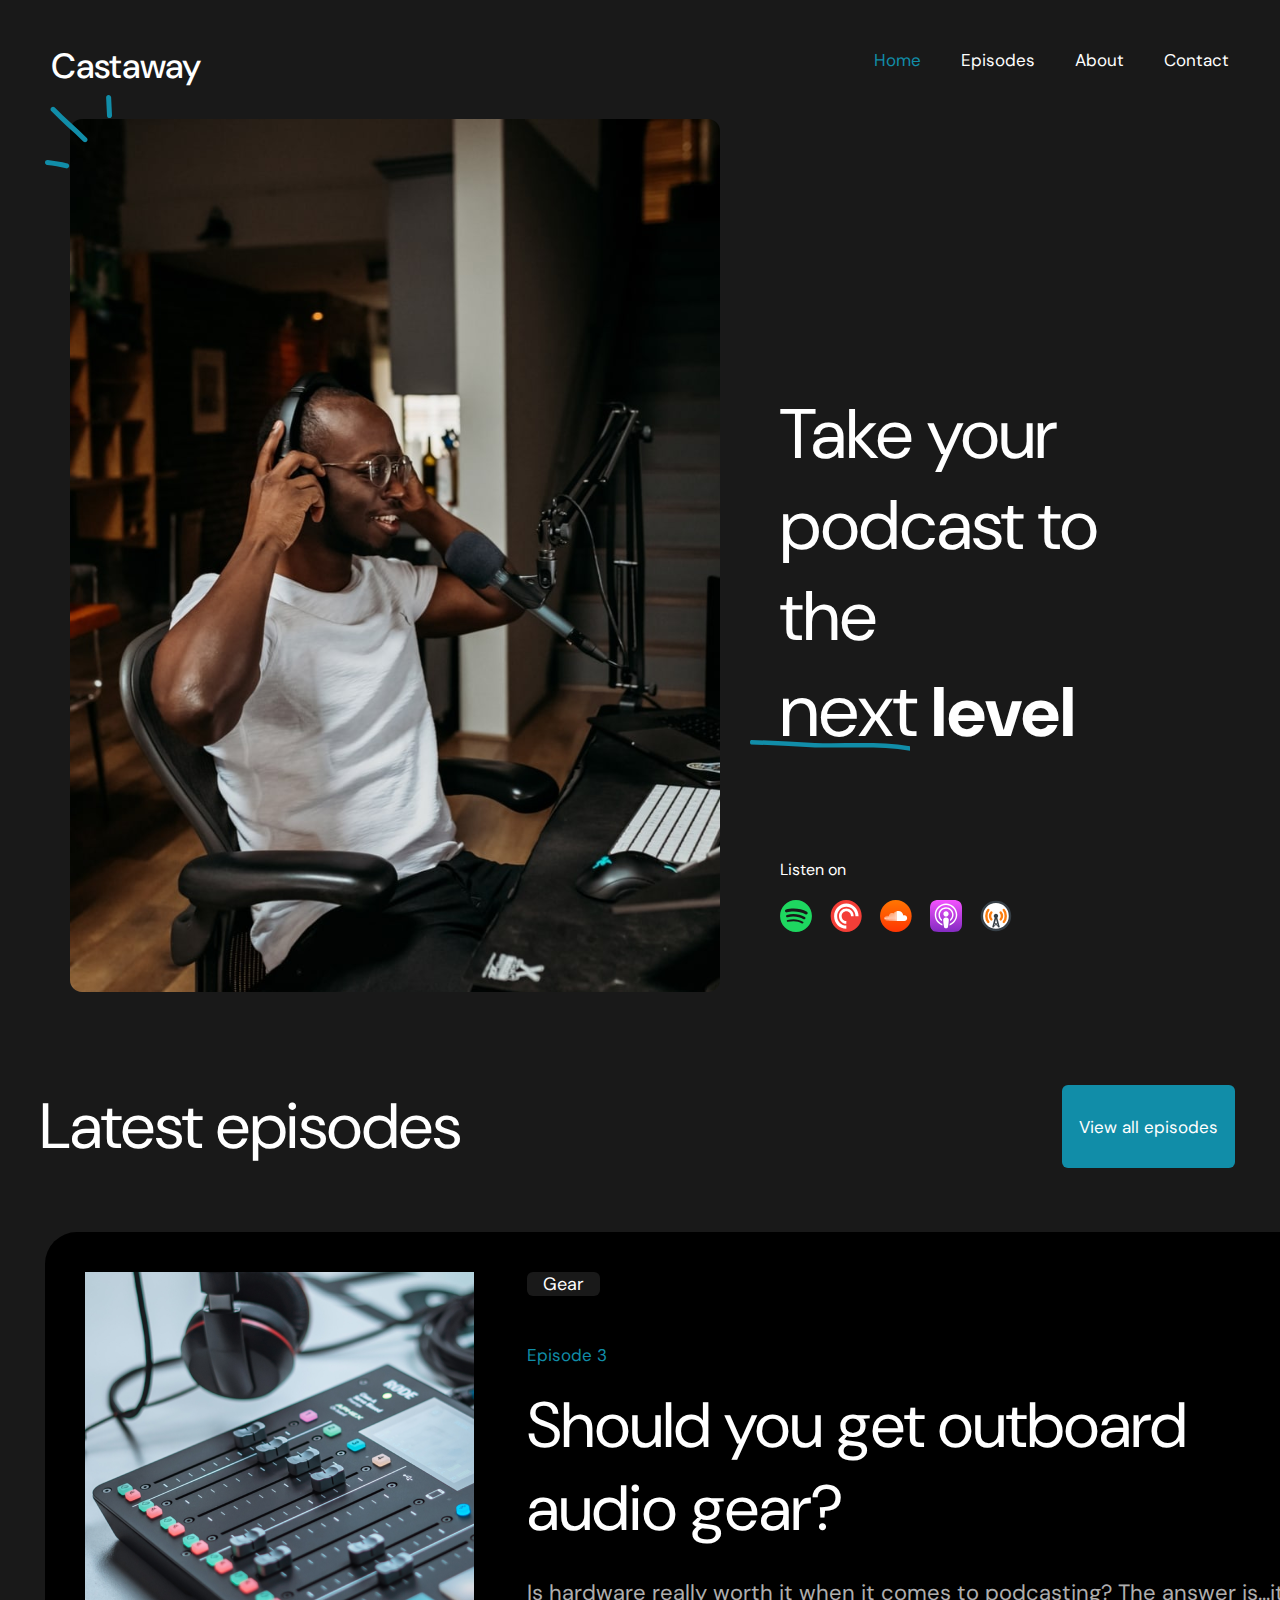
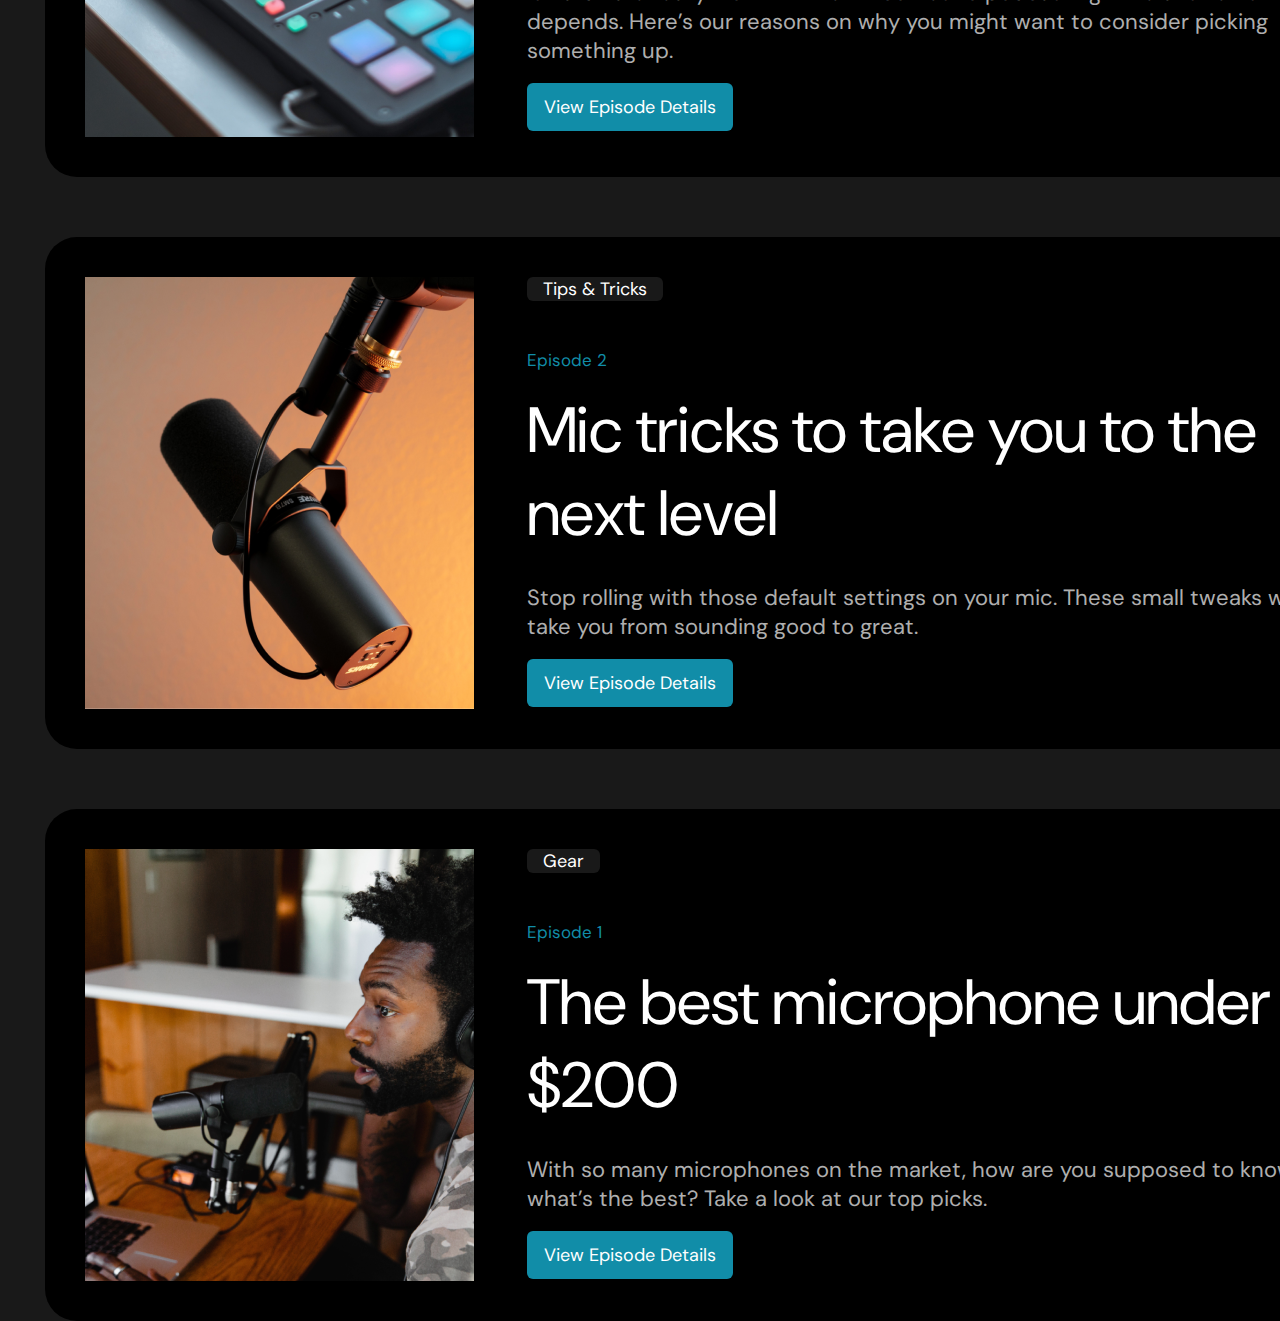
==== index.html @ 2dd5a149 "sections edited" ====
<!DOCTYPE html>
<html lang="en">
<head>
    <meta charset="UTF-8">
    <meta http-equiv="X-UA-Compatible" content="IE=edge">
    <meta name="viewport" content="width=device-width, initial-scale=1.0">
    <link rel="stylesheet" href="./css/main.css">
    <title>My Project Feb2023</title>
</head>
<body>
    <nav class="nav">        
            <div class="nav-row">
                <a class="logo" href="#"><h1>Castaway</h1></a>
                                
                <ul class="nav-list">
                    <li class="nav-list_item">
                        <a href="./home.html" id="Home">Home</a>
                    </li>
                    <li class="nav-list_item">
                        <a href="./episodes.html">Episodes</a>
                    </li>
                    <li class="nav-list_item">
                        <a href="./about.html">About</a>
                    </li>
                    <li class="nav-list_item">
                        <a href="./contact.html">Contact</a>
                    </li>
                </ul>
           </div>        
    </nav>
<header class="header">    
    <div class="container">
        <div class="header-content">
                <img class="main-img-header" src="./img/header/main img.svg" alt="">
                <img class="element-decor" src="./img/header/elements3.svg" alt="">
                        
                
            <div class="header-right">        
                <h1 class="header-title">Take your <br>podcast to the<br><span class="next">next</span> <strong>level</strong></h1>
                
                <div class="header-wrapper">  
                    <p class="header-text">Listen on </p>                     
                    <ul class="icons">
                        <li class="icons-item">
                            <a href="#">
                                <img src="./img/header-icons/img1.svg" alt="">
                            </a>
                        </li>
                        <li class="icons-item">
                            <a href="#">
                                <img src="./img/header-icons/img2.svg" alt="">
                            </a>
                        </li>
                        <li class="icons-item">
                            <a href="#">
                                <img src="./img/header-icons/img3.svg" alt="">
                            </a>
                        </li>
                        <li class="icons-item">
                            <a href="#">
                                <img src="./img/header-icons/img4.svg" alt="">
                            </a>
                        </li>
                        <li class="icons-item">
                            <a href="#">
                                <img src="./img/header-icons/img5.svg" alt="">
                            </a>
                        </li>
                    </ul>
                </div>                       
                      
            
            

            </div>
            
        </div>
    </div>
    
</header>

<!-- episodes -->

<section class="section">

    <div class="top">
        <h1 class="episodes-title">Latest episodes</h1>
        <button class="episodes-btn">View all episodes</button>
    </div>
    
    <section class="cards">
        <div class="card">
            
                <img class="card-img1" src="./img/episodes/IMAGE (1).png" alt="">
            
            <div class="episodes-right">
                <button class="card-button1">Gear</button>
                <h2 class="card-title">Episode 3</h2>
                <h4 class="card-description">Should you get outboard audio gear?</h4>
                <p class="card-text">Is hardware really worth it when it comes to podcasting? The answer is...it <br> depends. Here’s our reasons on why you might want to consider picking <br> something up.</p>
                <button class="card-button2">View Episode Details</button>
            </div>

        </div>

        <div class="card">
            
            <img class="card-img2" src="./img/episodes/IMAGE (2).png" alt="">
        
        <div class="episodes-right">
            <button class="card-button1">Tips & Tricks</button>
            <h2 class="card-title">Episode 2</h2>
            <h4 class="card-description">Mic tricks to take you to the next level</h4>
            <p class="card-text">Stop rolling with those default settings on your mic. These small tweaks will take you from sounding good to great.</p>
            <button class="card-button2">View Episode Details</button>
        </div>
    </div>

    <div class="card">
            
        <img class="card-img3" src="./img/episodes/IMAGE (3).png" alt="">
    
    <div class="episodes-right">
        <button class="card-button1">Gear</button>
        <h2 class="card-title">Episode 1</h2>
        <h4 class="card-description">The best microphone under $200</h4>
        <p class="card-text">With so many microphones on the market, how are you supposed to know what’s the best? Take a look at our top picks.</p>
        <button class="card-button2">View Episode Details</button>
    </div>


    </div>
</section>
    
</body>
</html>
---- css/main.css ----
@import "./reset.css";
@import url('https://fonts.googleapis.com/css2?family=DM+Sans:ital,wght@0,400;0,500;0,700;1,400;1,500;1,700&display=swap');


/* font-family: 'DM Sans', sans-serif; */

body{
    font-family: 'DM Sans', sans-serif;
    background: #191919;
    width: 100%;   
}

.nav{
    background: #191919;
    color: white;
    
}

.nav-row{
    display: flex;
    justify-content: space-between;
    align-items: center;
    padding: 43px 51px;
}

.logo{
    color: #FFFFFF;
    font-weight: 500;
    font-size: 35px;
    height: 33px;
    width: 160px;
}


.nav-list{
    display: flex;
    gap: 40px;
}

.nav-list_item a{
    font-size: 17px;
    font-weight: 400;
    color: #FFFFFF;
}

.nav-list_item a:hover{
    border-bottom: 0.5px solid blue;
}

#Home{
    color: #118DA8;
}

.container{
    margin: 0 auto;
    padding: 0 70px;
}

.header-content{
    display: flex;
}

.element-decor{
    position: absolute;
    top: 95px;
    margin-left: -25px;
}

.header-right{
    padding: 0 60px;
    margin-top: 270px;
}

.header-title{
    color: #FFFFFF;
    font-size: 70px;
    font-weight: 400;
}

.header-text{
    margin-top: 100px;
    color: #FFFFFF;
}

.next{
    position: relative;
    font-size: 75px;
}

.strong{
    font-size: 80px;
}

.header::before{
    content: url(../img/header/Vector\ \(2\).svg);
    position: absolute;
    right: 370px;
    top: 735px;
}


.icons{
    display: flex;
    column-gap : 18px;
    align-items: center; 
    margin-top: 20px; 
}

.icons-item{
    transition: 0.5s;
}

.icons-item:hover{
    transform: rotate(180deg);
}


/* episodes */

.top{
    margin-top: 93px;
    margin-bottom: 64px;
    display: flex;
    justify-content: space-between;
}

.episodes-title{
    font-size: 64px;
    font-weight: 400;
    margin-left: 40px;
    color: #FFFFFF;
}

.episodes-btn{
    padding: 12px 17px;
    background-color: #118DA8;
    color: #FFFFFF;
    margin-right: 45px;
    border-radius: 6px;
    font-size: 17px;
    font-weight: 400;
}

.cards{
    display: block;
    flex-direction: column-reverse;
}

.card{
    display: flex;
    margin-top: 60px;
    margin-left: 45px;
    width: 1300px;
    background-color: #000000;
    padding: 40px;
    border-radius: 32px;
    
}

.episodes-right{
    padding-left: 53px;
   
}

.card-button1{
    padding: 0 16px;
    background-color: #191919;
    color: #FFFFFF;
    border-radius: 6px;
    font-size: 18px;
    font-weight: 400;
    
}

.card-title{
    font-size: 17px;
    font-weight: 400;
    color: #118DA8;
    margin-top: 48px;
}

.card-description{
    font-size: 64px;
    font-weight: 400;
    color: #FFFFFF;
    margin-top: 18px;
}

.card-text{
    font-size: 22px;
    font-weight: 400;
    color: #FFFFFFB2;
    margin-top: 28px;
}

.card-button2{
    padding: 12px 17px;
    background-color: #118DA8;
    color: #FFFFFF;
    border-radius: 6px;
    font-size: 18px;
    font-weight: 400;
    margin-top: 18px;
}
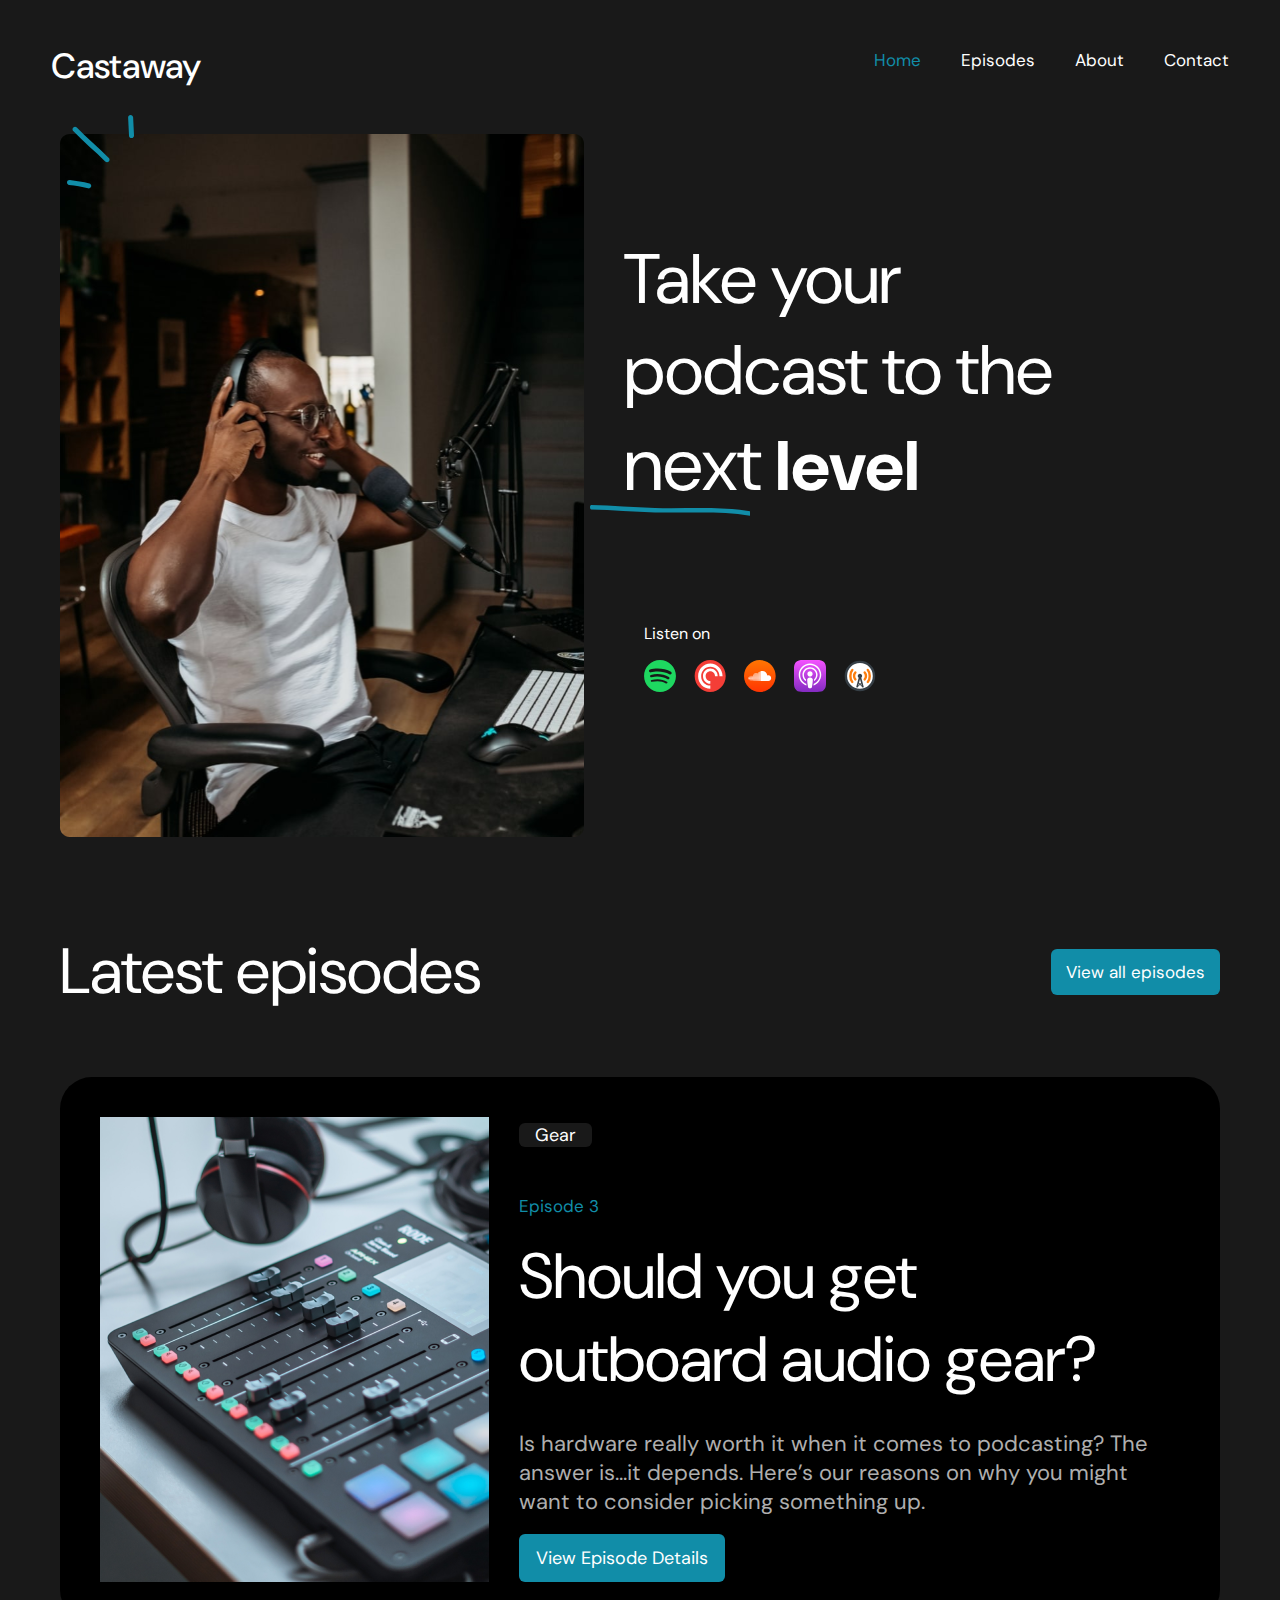
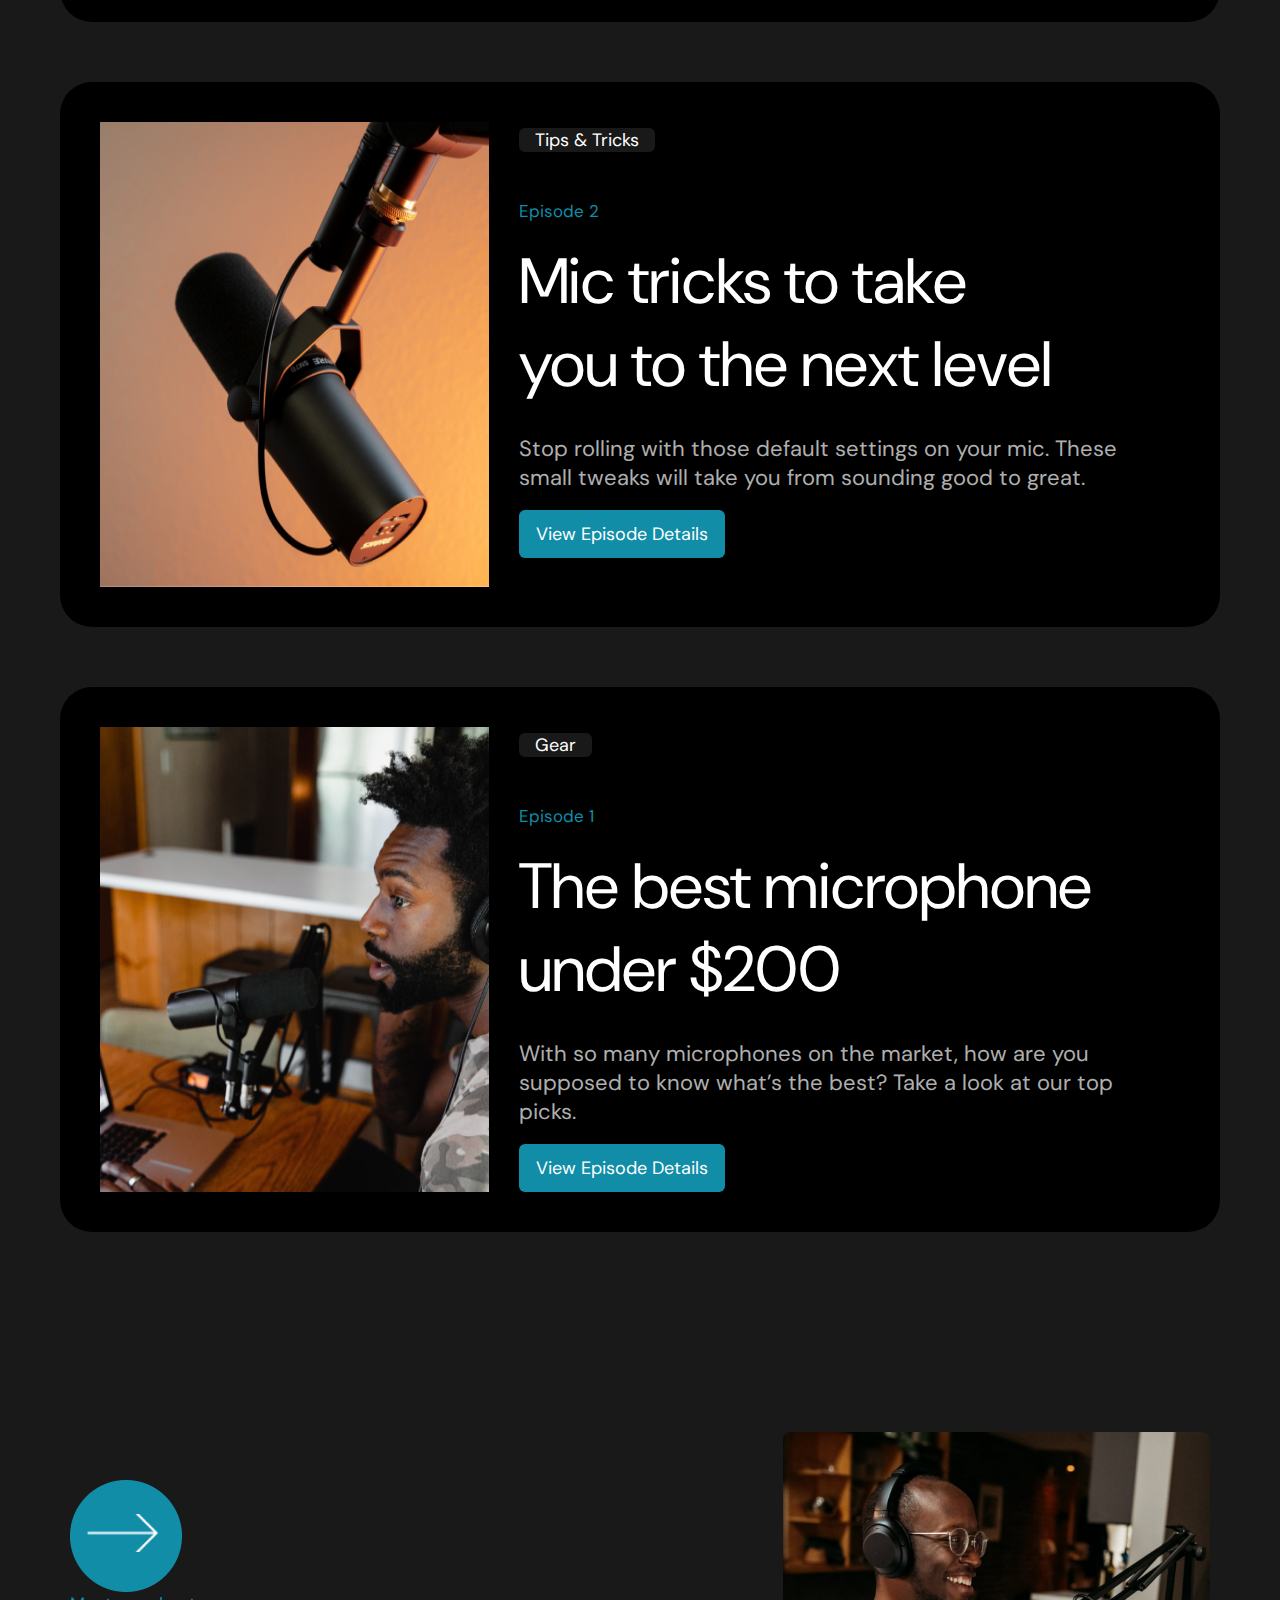
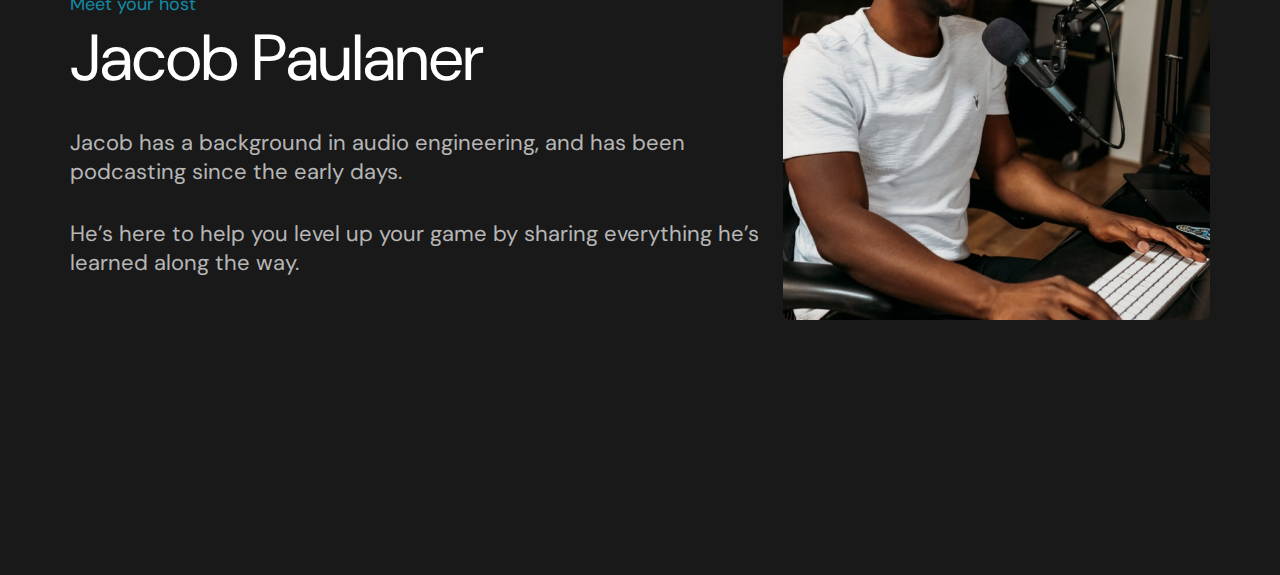
==== commit ab95ba07: "added new section" ====
--- a/index.html
+++ b/index.html
@@ -8,129 +8,164 @@
     <title>My Project Feb2023</title>
 </head>
 <body>
-    <nav class="nav">        
-            <div class="nav-row">
-                <a class="logo" href="#"><h1>Castaway</h1></a>
-                                
-                <ul class="nav-list">
-                    <li class="nav-list_item">
-                        <a href="./home.html" id="Home">Home</a>
+        <nav class="nav">        
+        <div class="nav-row">
+            <a class="logo" href="#"><h1>Castaway</h1></a>
+                            
+            <ul class="nav-list">
+                <li class="nav-list_item">
+                    <a href="./home.html" id="Home">Home</a>
+                </li>
+                <li class="nav-list_item">
+                    <a href="./episodes.html">Episodes</a>
+                </li>
+                <li class="nav-list_item">
+                    <a href="./about.html">About</a>
+                </li>
+                <li class="nav-list_item">
+                    <a href="./contact.html">Contact</a>
+                </li>
+            </ul>
+       </div>        
+</nav>
+<header class="header">    
+<div class="container">
+    <div class="header-content">
+            <div class="main-img-header">
+                <img  src="./img/header/main img.svg" alt="">
+            </div>
+            
+        <div class="header-right">        
+            <h1 class="header-title">Take your <br>podcast to the<br><span class="next">next</span> <strong>level</strong></h1>
+            
+            <div class="header-wrapper">  
+                <p class="header-text">Listen on </p>                     
+                <ul class="icons">
+                    <li class="icons-item">
+                        <a href="#">
+                            <img src="./img/header-icons/img1.svg" alt="">
+                        </a>
                     </li>
-                    <li class="nav-list_item">
-                        <a href="./episodes.html">Episodes</a>
+                    <li class="icons-item">
+                        <a href="#">
+                            <img src="./img/header-icons/img2.svg" alt="">
+                        </a>
                     </li>
-                    <li class="nav-list_item">
-                        <a href="./about.html">About</a>
+                    <li class="icons-item">
+                        <a href="#">
+                            <img src="./img/header-icons/img3.svg" alt="">
+                        </a>
                     </li>
-                    <li class="nav-list_item">
-                        <a href="./contact.html">Contact</a>
+                    <li class="icons-item">
+                        <a href="#">
+                            <img src="./img/header-icons/img4.svg" alt="">
+                        </a>
+                    </li>
+                    <li class="icons-item">
+                        <a href="#">
+                            <img src="./img/header-icons/img5.svg" alt="">
+                        </a>
                     </li>
                 </ul>
-           </div>        
-    </nav>
-<header class="header">    
-    <div class="container">
-        <div class="header-content">
-                <img class="main-img-header" src="./img/header/main img.svg" alt="">
-                <img class="element-decor" src="./img/header/elements3.svg" alt="">
-                        
-                
-            <div class="header-right">        
-                <h1 class="header-title">Take your <br>podcast to the<br><span class="next">next</span> <strong>level</strong></h1>
-                
-                <div class="header-wrapper">  
-                    <p class="header-text">Listen on </p>                     
-                    <ul class="icons">
-                        <li class="icons-item">
-                            <a href="#">
-                                <img src="./img/header-icons/img1.svg" alt="">
-                            </a>
-                        </li>
-                        <li class="icons-item">
-                            <a href="#">
-                                <img src="./img/header-icons/img2.svg" alt="">
-                            </a>
-                        </li>
-                        <li class="icons-item">
-                            <a href="#">
-                                <img src="./img/header-icons/img3.svg" alt="">
-                            </a>
-                        </li>
-                        <li class="icons-item">
-                            <a href="#">
-                                <img src="./img/header-icons/img4.svg" alt="">
-                            </a>
-                        </li>
-                        <li class="icons-item">
-                            <a href="#">
-                                <img src="./img/header-icons/img5.svg" alt="">
-                            </a>
-                        </li>
-                    </ul>
-                </div>                       
-                      
-            
-            
+            </div>                       
+                  
+        
+        
 
-            </div>
-            
         </div>
+        
     </div>
-    
+
+
 </header>
 
 <!-- episodes -->
 
-<section class="section">
-
-    <div class="top">
-        <h1 class="episodes-title">Latest episodes</h1>
-        <button class="episodes-btn">View all episodes</button>
-    </div>
-    
-    <section class="cards">
-        <div class="card">
-            
-                <img class="card-img1" src="./img/episodes/IMAGE (1).png" alt="">
+<section class="section1">
+    <div class="container">
+        <div class="episodes-top">
+            <h1 class="episodes-title">Latest episodes</h1>
+           <div>
+            <button class="episodes-btn">View all episodes</button>
+           </div>
+        </div>
+        
+        <section class="cards">
+            <div class="card">             
+                 <img  class="card-img" src="./img/episodes/IMAGE (4).png" alt="">
+               
+       
+                <div class="episodes-right">
+                    <button class="card-button1">Gear</button>
+                    <h2 class="card-title">Episode 3</h2>
+                    <h4 class="card-description">Should you get <br> outboard audio gear?</h4>
+                    <p class="card-text">Is hardware really worth it when it comes to podcasting? The answer is...it depends. Here’s our reasons on why you might want to consider picking something up.</p>
+                    <button class="card-button2">View Episode Details</button>
+                </div>
+        
+            </div>
+        
+            <div class="card">
+                    <img class="card-img" src="./img/episodes/IMAGE (2).png" alt="">                           
+                  
+                
             
             <div class="episodes-right">
-                <button class="card-button1">Gear</button>
-                <h2 class="card-title">Episode 3</h2>
-                <h4 class="card-description">Should you get outboard audio gear?</h4>
-                <p class="card-text">Is hardware really worth it when it comes to podcasting? The answer is...it <br> depends. Here’s our reasons on why you might want to consider picking <br> something up.</p>
+                <button class="card-button1">Tips & Tricks</button>
+                <h2 class="card-title">Episode 2</h2>
+                <h4 class="card-description">Mic tricks to take<br> you to the next level</h4>
+                <p class="card-text">Stop rolling with those default settings on your mic. These small tweaks will take you from sounding good to great.</p>
                 <button class="card-button2">View Episode Details</button>
             </div>
-
         </div>
-
+        
         <div class="card">
-            
-            <img class="card-img2" src="./img/episodes/IMAGE (2).png" alt="">
+             
+                <img class="card-img" src="./img/episodes/IMAGE (3).png" alt="">
+                  
+                       
+        <div class="episodes-right">
+            <button class="card-button1">Gear</button>
+            <h2 class="card-title">Episode 1</h2>
+            <h4 class="card-description">The best microphone under $200</h4>
+            <p class="card-text">With so many microphones on the market, how are you supposed to know what’s the best? Take a look at our top picks.</p>
+            <button class="card-button2">View Episode Details</button>
+        </div>
         
-        <div class="episodes-right">
-            <button class="card-button1">Tips & Tricks</button>
-            <h2 class="card-title">Episode 2</h2>
-            <h4 class="card-description">Mic tricks to take you to the next level</h4>
-            <p class="card-text">Stop rolling with those default settings on your mic. These small tweaks will take you from sounding good to great.</p>
-            <button class="card-button2">View Episode Details</button>
+        
         </div>
     </div>
 
-    <div class="card">
+
+</section>
+
+<section class="section2">
+    <div class="section2-content">
+        <div class="section2-left">
+            <div class="section2-link">
+                <div class="img">
+                    <img class="rectangle" src="./img/episodes/Frame.png" alt="">
+                </div>
+                <div class="section2-title">
+                    <a href="#">Meet your host</a>
+                </div>
+            </div>
             
-        <img class="card-img3" src="./img/episodes/IMAGE (3).png" alt="">
-    
-    <div class="episodes-right">
-        <button class="card-button1">Gear</button>
-        <h2 class="card-title">Episode 1</h2>
-        <h4 class="card-description">The best microphone under $200</h4>
-        <p class="card-text">With so many microphones on the market, how are you supposed to know what’s the best? Take a look at our top picks.</p>
-        <button class="card-button2">View Episode Details</button>
+            
+            <h6 class="section2-subtitle">Jacob Paulaner</h6>
+            <p class="section2-text1">Jacob has a background in audio engineering, and has been podcasting since the early days.</p>
+            <p class="section2-text2">He’s here to help you level up your game by sharing everything he’s learned along the way.</p>         
+        </div>
+        <div class="section2-right">
+            <div class="img">
+                <img src="./img/section2/IMAGE (6).png" alt="">
+            </div>
+        </div>
+
     </div>
 
+</section>
 
-    </div>
-</section>
-    
+   </div>
 </body>
 </html>--- a/css/main.css
+++ b/css/main.css
@@ -52,34 +52,38 @@
 }
 
 .container{
+    max-width: 1200px;
+    width: 100%;
     margin: 0 auto;
-    padding: 0 70px;
+    padding: 0 20px;
 }
 
 .header-content{
     display: flex;
-}
-
-.element-decor{
+    margin-top: 15px;
+}
+
+.main-img-header{
+    width: 50%;
+}
+
+.header-content::before{
+    content: url(../img/header/elements3.svg);
     position: absolute;
-    top: 95px;
-    margin-left: -25px;
+    left: 67px;
+    top: 115px;
 }
 
 .header-right{
-    padding: 0 60px;
-    margin-top: 270px;
+    padding: 0 40px;
+    margin-top: 100px;
+    width: 60%;
 }
 
 .header-title{
     color: #FFFFFF;
     font-size: 70px;
     font-weight: 400;
-}
-
-.header-text{
-    margin-top: 100px;
-    color: #FFFFFF;
 }
 
 .next{
@@ -94,16 +98,23 @@
 .header::before{
     content: url(../img/header/Vector\ \(2\).svg);
     position: absolute;
-    right: 370px;
-    top: 735px;
-}
-
+    right: 530px;
+    top: 500px;
+}
+
+.header-wrapper{
+    padding: 110px 20px;
+}
+
+.header-text{
+    color: #FFFFFF;
+}
 
 .icons{
     display: flex;
     column-gap : 18px;
     align-items: center; 
-    margin-top: 20px; 
+    margin-top: 16px; 
 }
 
 .icons-item{
@@ -117,53 +128,53 @@
 
 /* episodes */
 
-.top{
-    margin-top: 93px;
-    margin-bottom: 64px;
+.episodes-top{
     display: flex;
     justify-content: space-between;
+    margin: 93px 0 64px;
+    align-items: center;
+    
 }
 
 .episodes-title{
     font-size: 64px;
     font-weight: 400;
-    margin-left: 40px;
     color: #FFFFFF;
 }
 
 .episodes-btn{
-    padding: 12px 17px;
+    padding: 12px 15px;
     background-color: #118DA8;
     color: #FFFFFF;
-    margin-right: 45px;
     border-radius: 6px;
     font-size: 17px;
     font-weight: 400;
 }
 
 .cards{
-    display: block;
-    flex-direction: column-reverse;
+    display: flex;
+    flex-direction: column;
+    row-gap: 60px;
 }
 
 .card{
     display: flex;
-    margin-top: 60px;
-    margin-left: 45px;
-    width: 1300px;
+    column-gap: 30px;
     background-color: #000000;
-    padding: 40px;
+    padding: 40px 61px 40px 40px;
     border-radius: 32px;
     
-}
-
-.episodes-right{
-    padding-left: 53px;
-   
+    
+}
+
+.card-img{
+    height: 465px;
+    width: 389px;
 }
 
 .card-button1{
     padding: 0 16px;
+    margin-top: 6px;
     background-color: #191919;
     color: #FFFFFF;
     border-radius: 6px;
@@ -201,4 +212,54 @@
     font-size: 18px;
     font-weight: 400;
     margin-top: 18px;
-}+}
+
+/* section2 */
+
+.section2{
+    padding: 100px 70px;
+    height: 943px;
+}
+
+.section2-content{
+    display: flex;
+    justify-content: space-between;
+}
+
+.section2-link{
+    margin-top: 148px;
+    gap: 20px;
+}
+
+.section2-title a{
+    font-size: 18px;
+    font-weight: 400;
+    color: #118DA8;
+}
+
+.section2-subtitle{
+    font-size: 65px;
+    font-weight: 400;
+    color: #FFFFFF;
+}
+
+.section2-text1{
+    font-size: 22px;
+    font-weight: 400;
+    color: #FFFFFFB2;
+    margin-top: 28px;
+}
+
+.section2-text2{
+    font-size: 22px;
+    font-weight: 400;
+    color: #FFFFFFB2;
+    margin-top: 33px;
+}
+
+.section2-right{
+    width: 50%;
+    padding: 100px 0;
+}
+
+
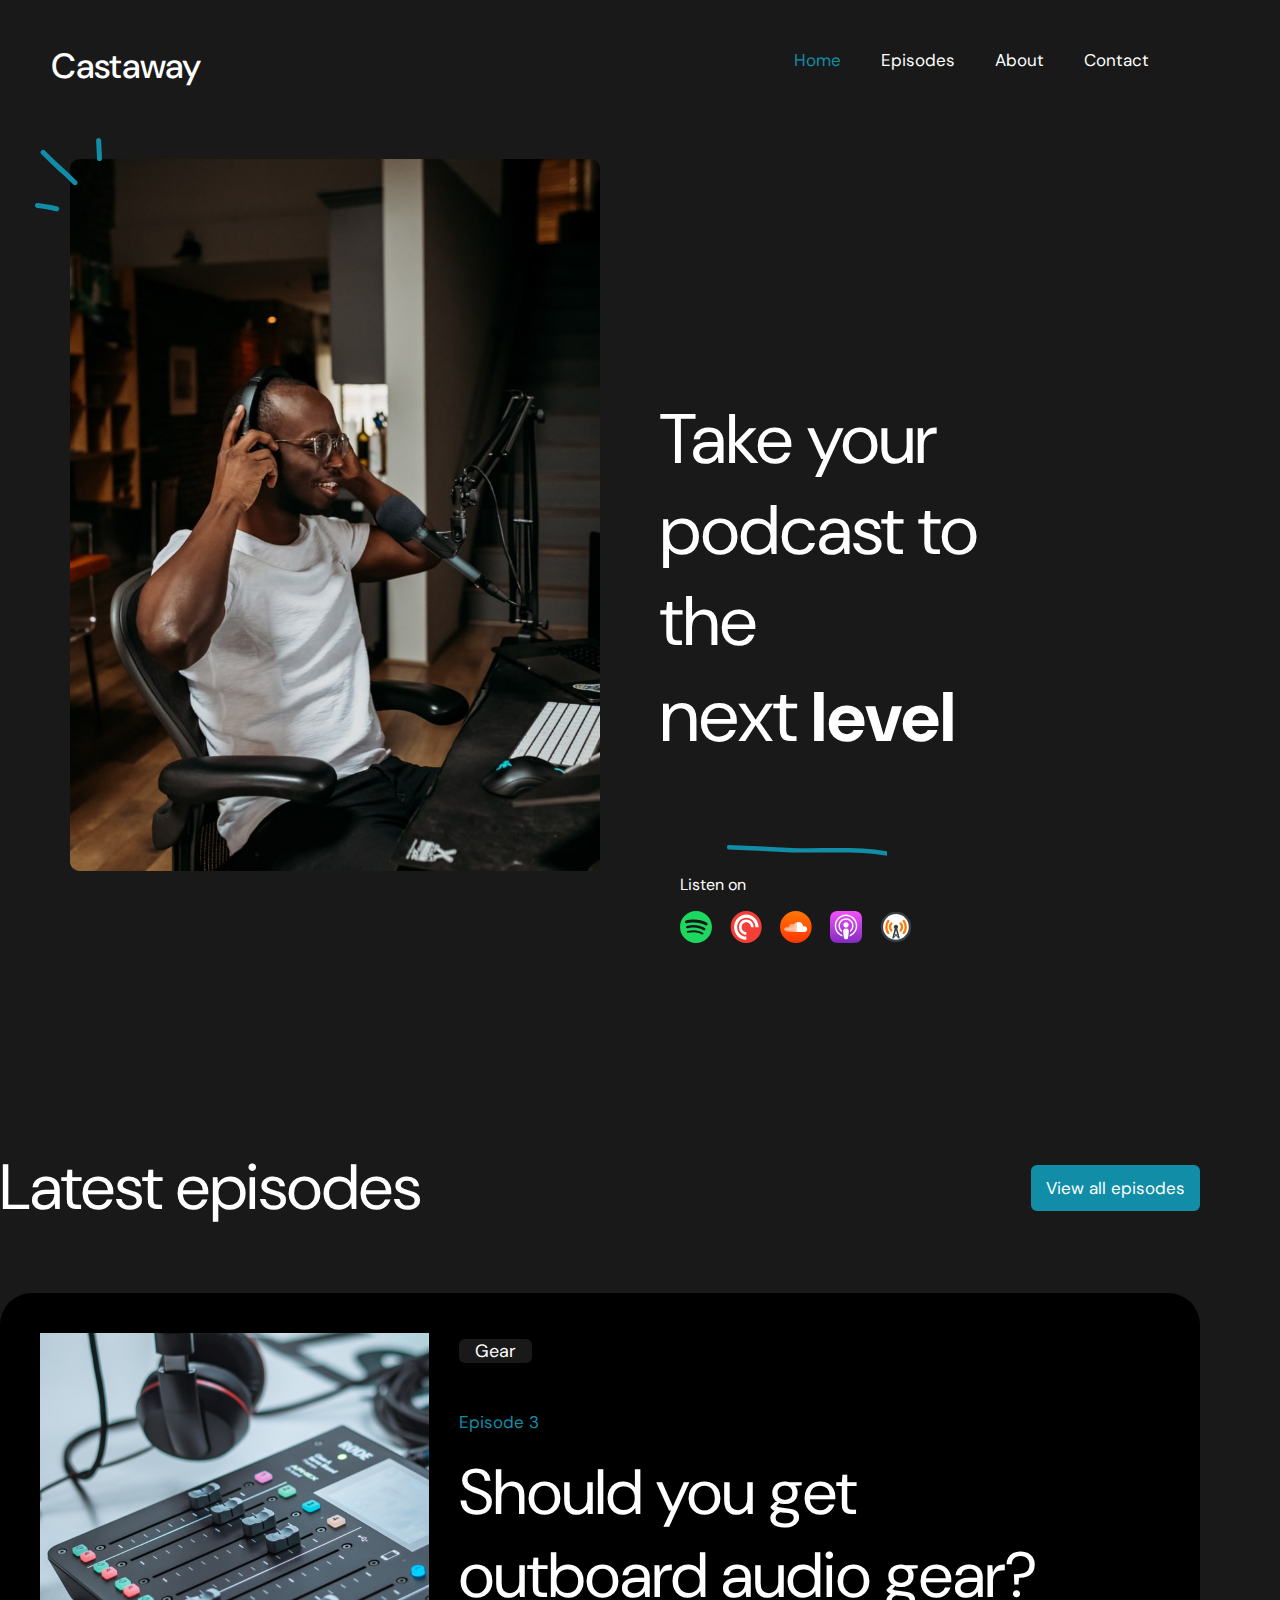
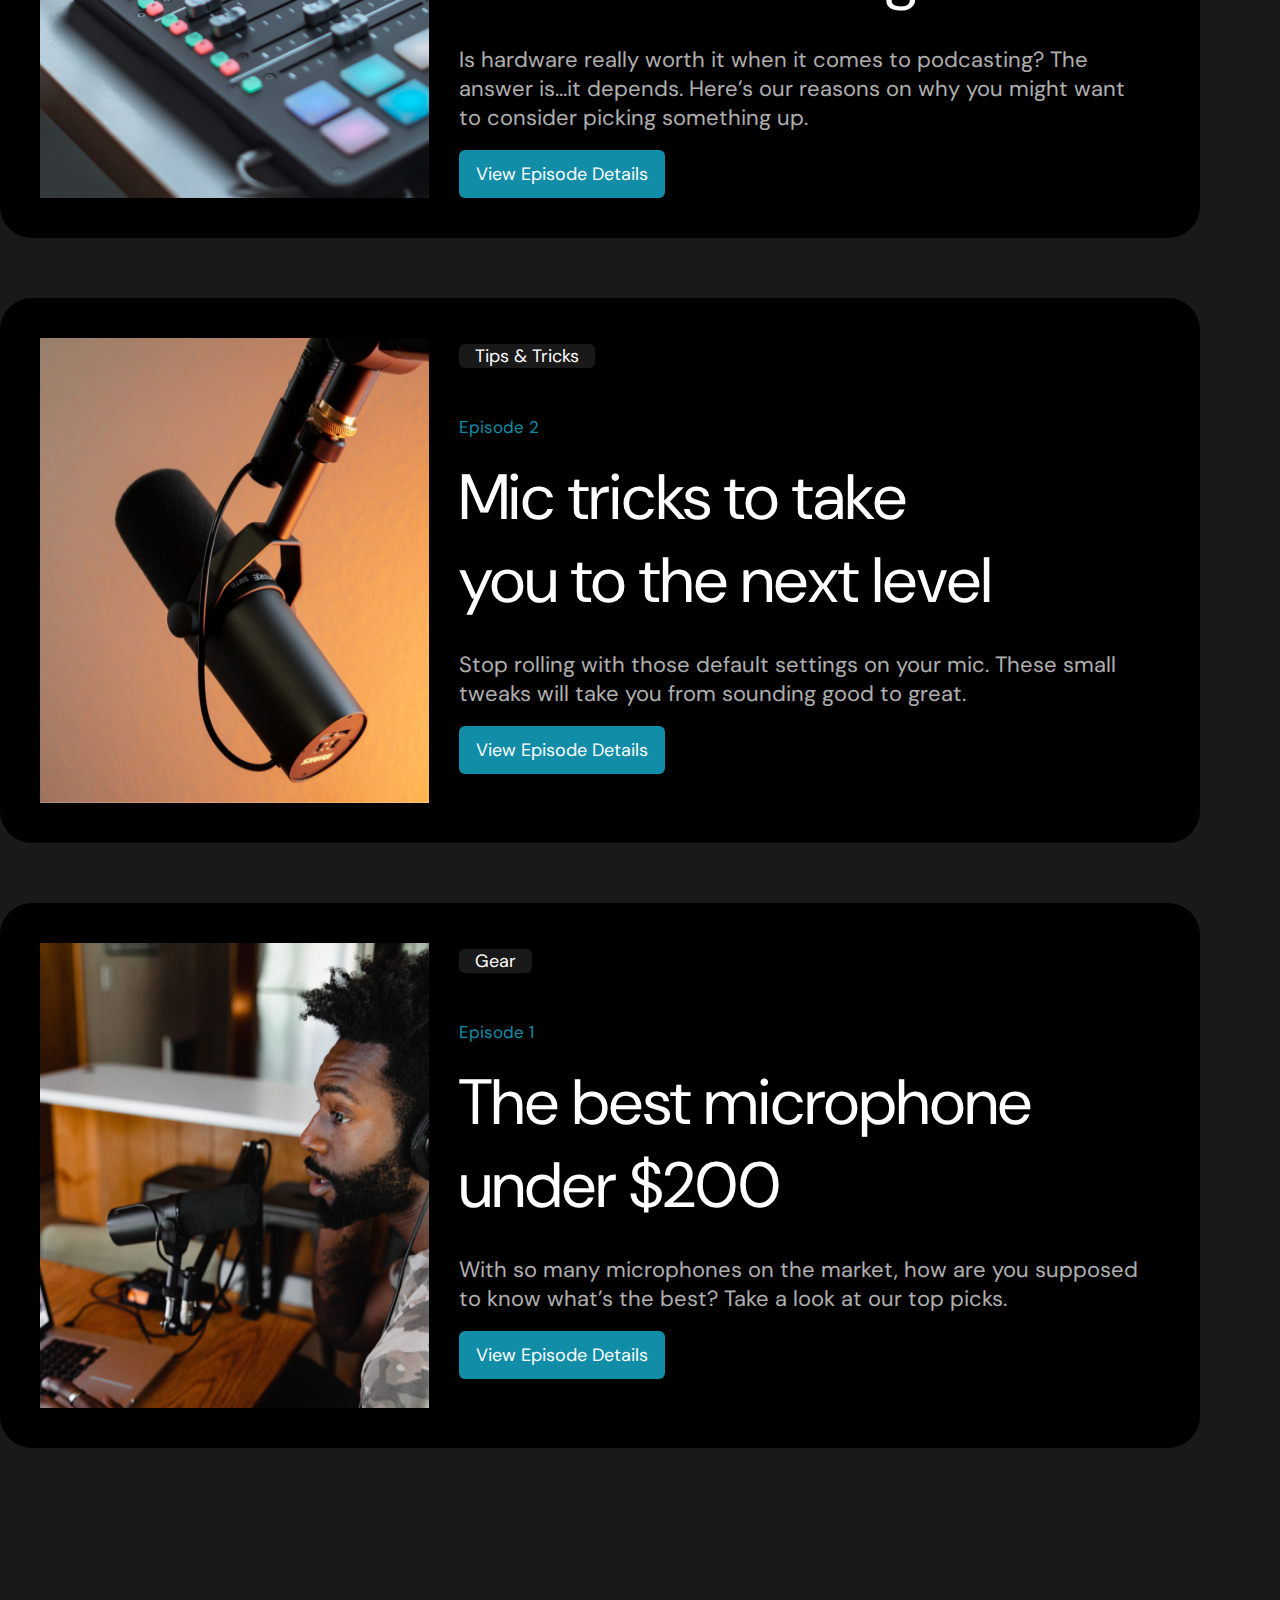
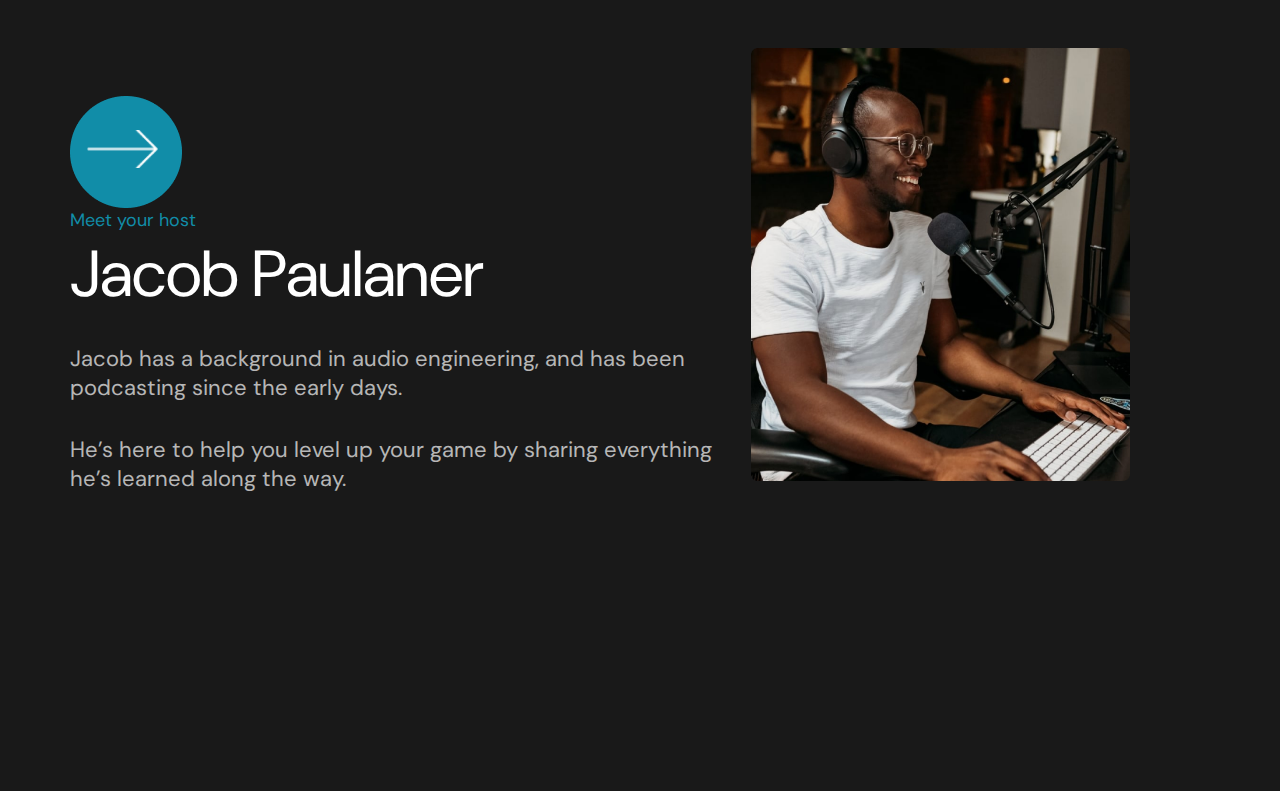
==== commit f5e74eae: "edited the project" ====
--- a/index.html
+++ b/index.html
@@ -8,28 +8,31 @@
     <title>My Project Feb2023</title>
 </head>
 <body>
-        <nav class="nav">        
-        <div class="nav-row">
-            <a class="logo" href="#"><h1>Castaway</h1></a>
-                            
-            <ul class="nav-list">
-                <li class="nav-list_item">
-                    <a href="./home.html" id="Home">Home</a>
-                </li>
-                <li class="nav-list_item">
-                    <a href="./episodes.html">Episodes</a>
-                </li>
-                <li class="nav-list_item">
-                    <a href="./about.html">About</a>
-                </li>
-                <li class="nav-list_item">
-                    <a href="./contact.html">Contact</a>
-                </li>
-            </ul>
-       </div>        
-</nav>
+    <nav class="nav">
+        <div class="nav_container">
+            <div class="nav-row">
+                <a href="#" class="logo">Castaway</a>
+                                                
+                <ul class="nav-list">
+                    <li class="nav-list_item">
+                        <a href="./home.html" id="Home">Home</a>
+                    </li>
+                    <li class="nav-list_item">
+                        <a href="./episodes.html">Episodes</a>
+                    </li>
+                    <li class="nav-list_item">
+                        <a href="./about.html">About</a>
+                    </li>
+                    <li class="nav-list_item">
+                        <a href="./contact.html">Contact</a>
+                    </li>
+                </ul>
+           </div>
+        </div>
+    </nav>           
+            
 <header class="header">    
-<div class="container">
+<div class="header_container">
     <div class="header-content">
             <div class="main-img-header">
                 <img  src="./img/header/main img.svg" alt="">
--- a/css/main.css
+++ b/css/main.css
@@ -3,24 +3,29 @@
 
 
 /* font-family: 'DM Sans', sans-serif; */
+
 
 body{
     font-family: 'DM Sans', sans-serif;
     background: #191919;
-    width: 100%;   
+    width: 1200px;   
 }
 
 .nav{
     background: #191919;
-    color: white;
-    
+    color: white;    
+}
+
+.nav_container{
+    margin: 0 auto;
+    padding: 0 51px;
 }
 
 .nav-row{
     display: flex;
     justify-content: space-between;
     align-items: center;
-    padding: 43px 51px;
+    padding: 43px 0;
 }
 
 .logo{
@@ -51,55 +56,53 @@
     color: #118DA8;
 }
 
-.container{
-    max-width: 1200px;
-    width: 100%;
+.header_container{
     margin: 0 auto;
-    padding: 0 20px;
+    padding: 0 70px;
 }
 
 .header-content{
     display: flex;
-    margin-top: 15px;
+    margin-top: 40px;
 }
 
 .main-img-header{
     width: 50%;
 }
 
-.header-content::before{
+.main-img-header::before{
     content: url(../img/header/elements3.svg);
+    position: absolute;
+    left: 35px;
+    top: 138px;
+}
+
+.header-right{
+    padding: 0 60px;
+    width: 50%;
+}
+
+.header-title{
+    color: #FFFFFF;
+    font-size: 70px;
+    font-weight: 400;
+    margin-top: 235px;
+}
+
+.next{
+    position: relative;
+    font-size: 75px;
+}
+
+.next::before{
+    content: url(../img/header/Vector\ \(2\).svg);
     position: absolute;
     left: 67px;
     top: 115px;
 }
 
-.header-right{
-    padding: 0 40px;
-    margin-top: 100px;
-    width: 60%;
-}
-
-.header-title{
-    color: #FFFFFF;
-    font-size: 70px;
-    font-weight: 400;
-}
-
-.next{
-    position: relative;
-    font-size: 75px;
-}
-
 .strong{
     font-size: 80px;
-}
-
-.header::before{
-    content: url(../img/header/Vector\ \(2\).svg);
-    position: absolute;
-    right: 530px;
-    top: 500px;
 }
 
 .header-wrapper{
@@ -228,7 +231,7 @@
 
 .section2-link{
     margin-top: 148px;
-    gap: 20px;
+    column-gap: 20px;
 }
 
 .section2-title a{
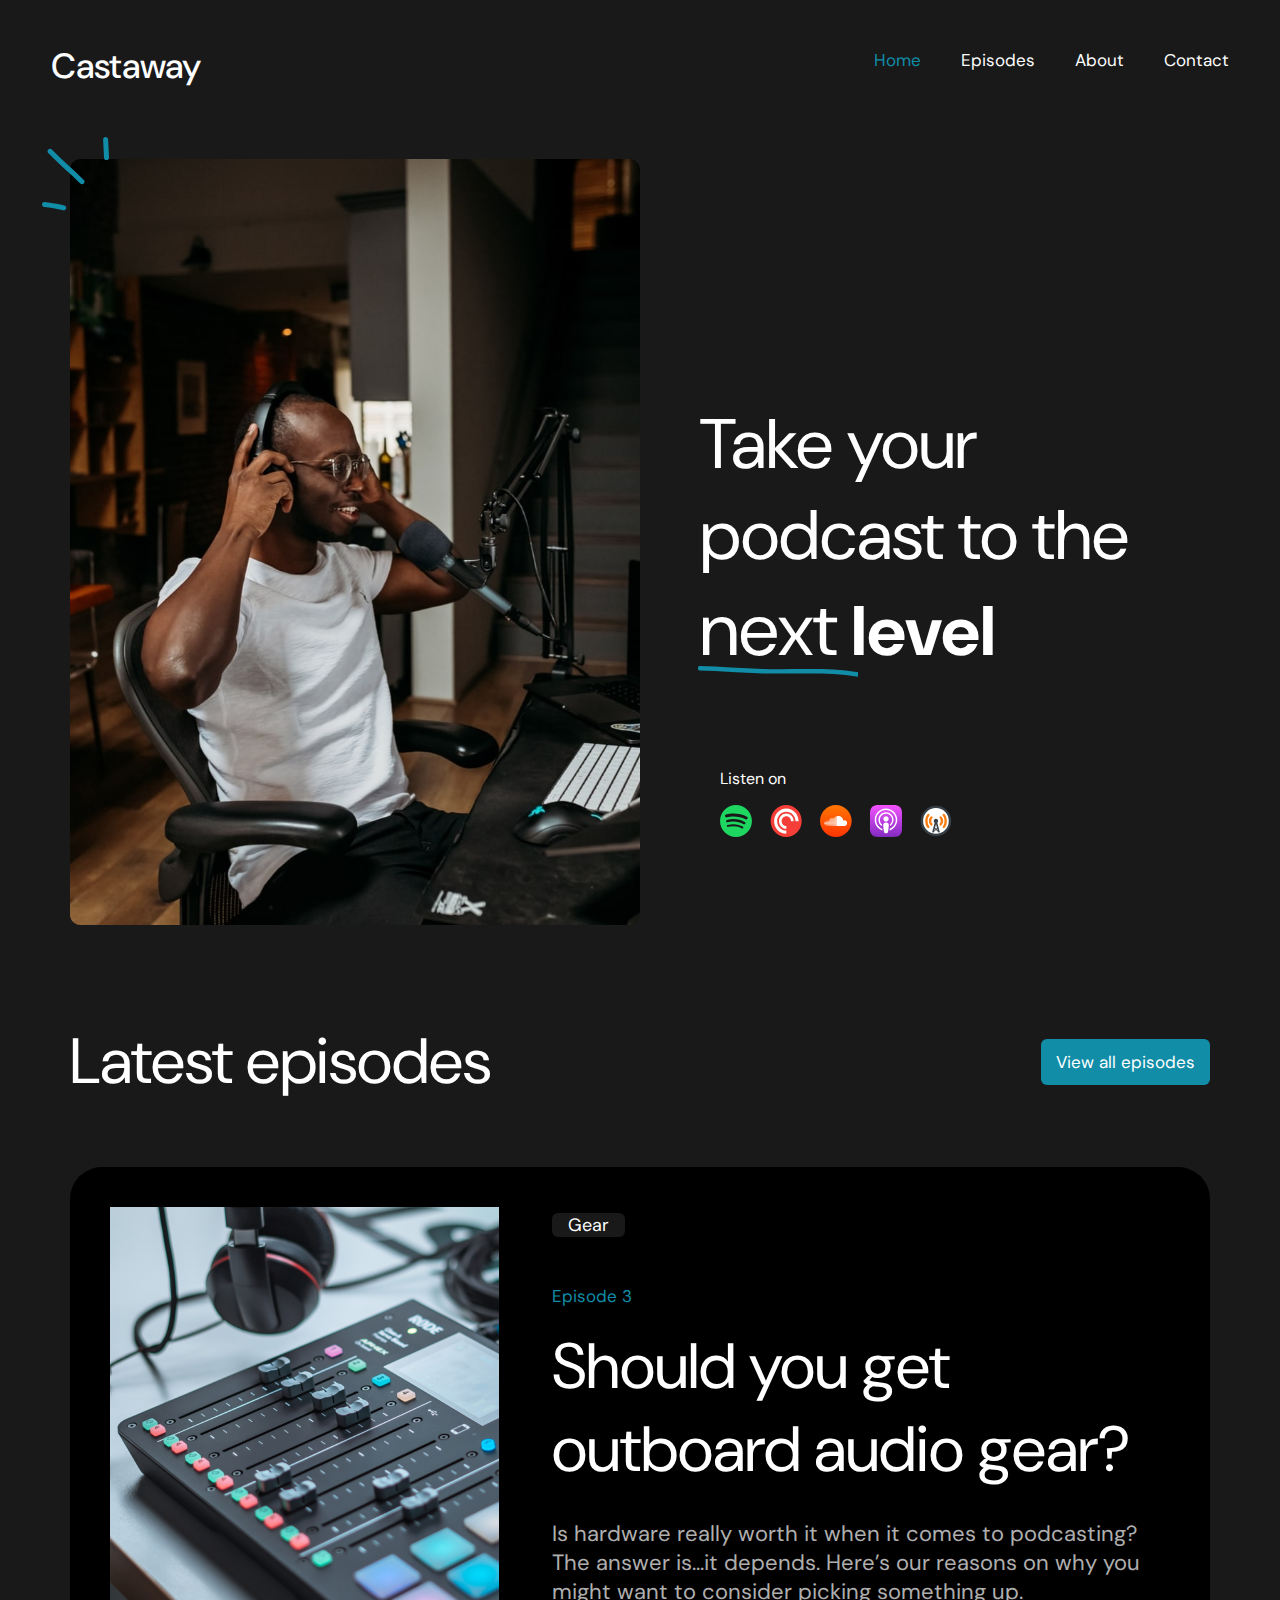
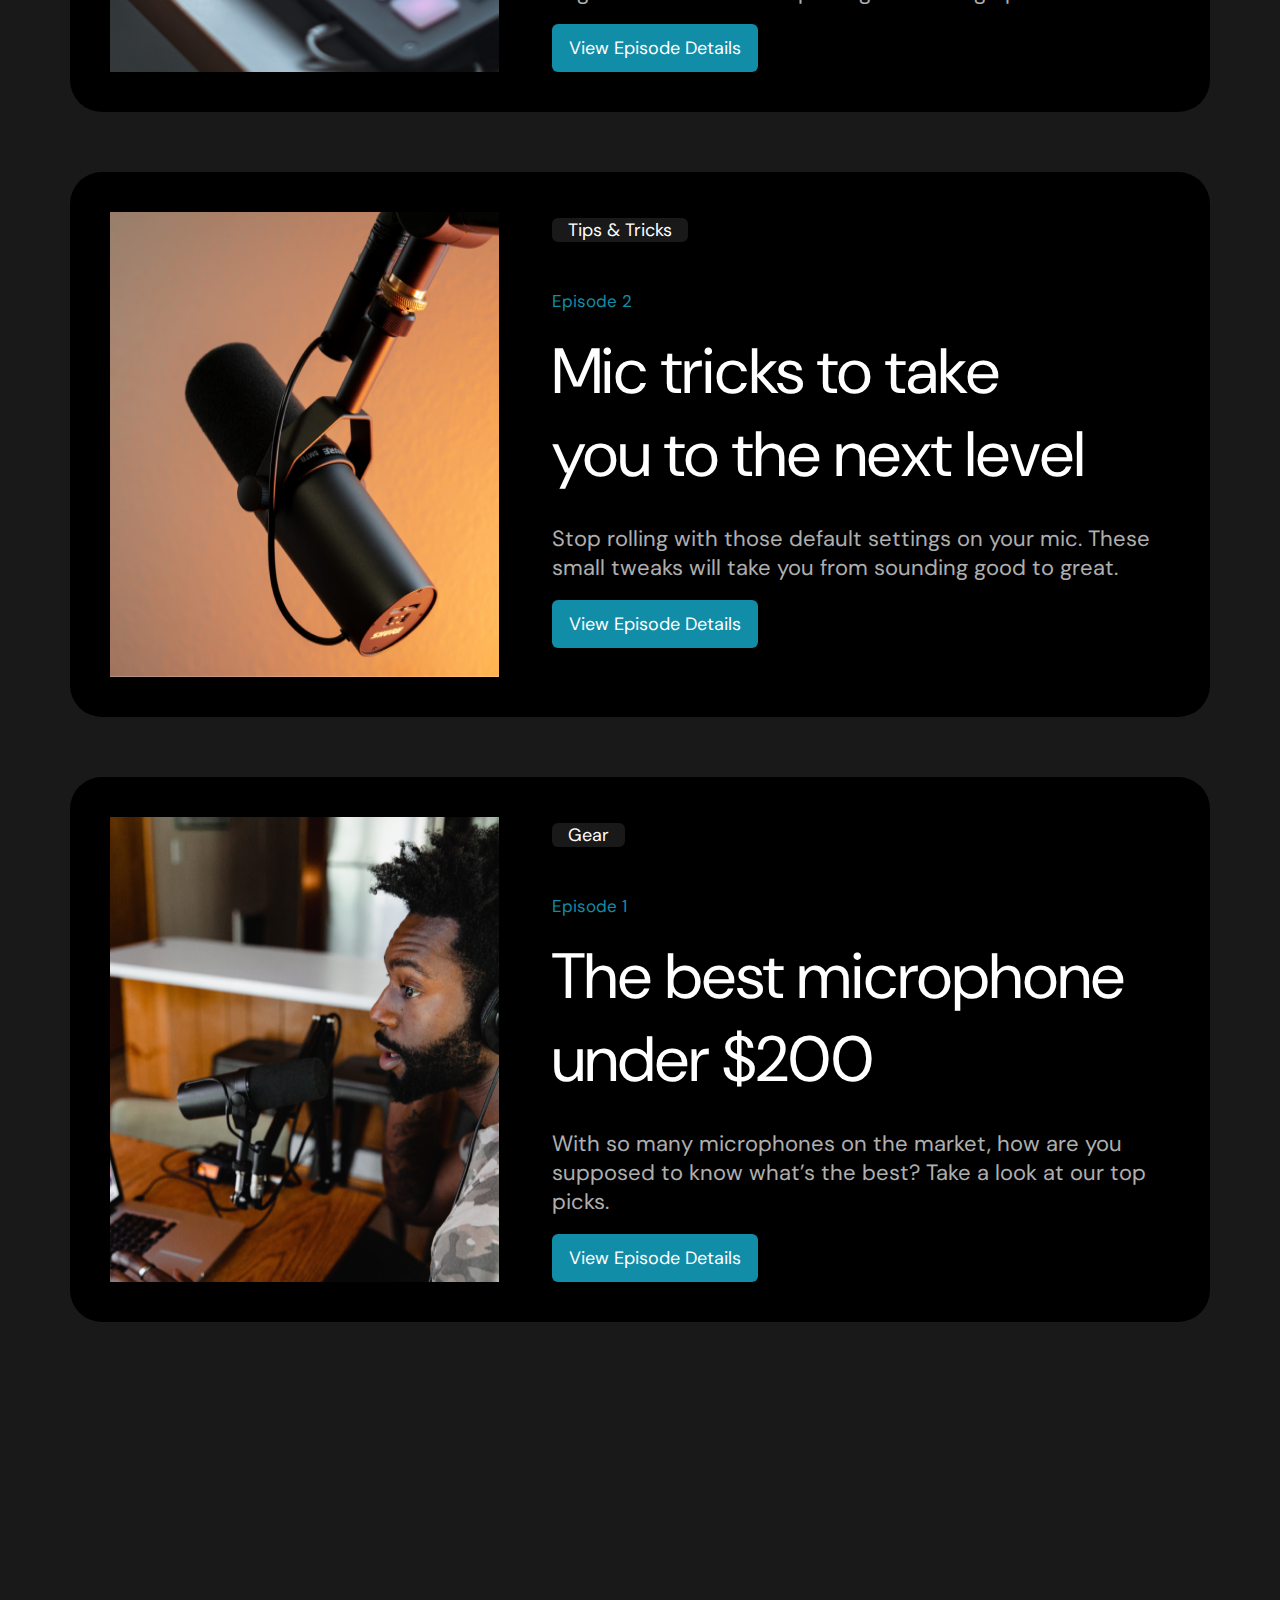
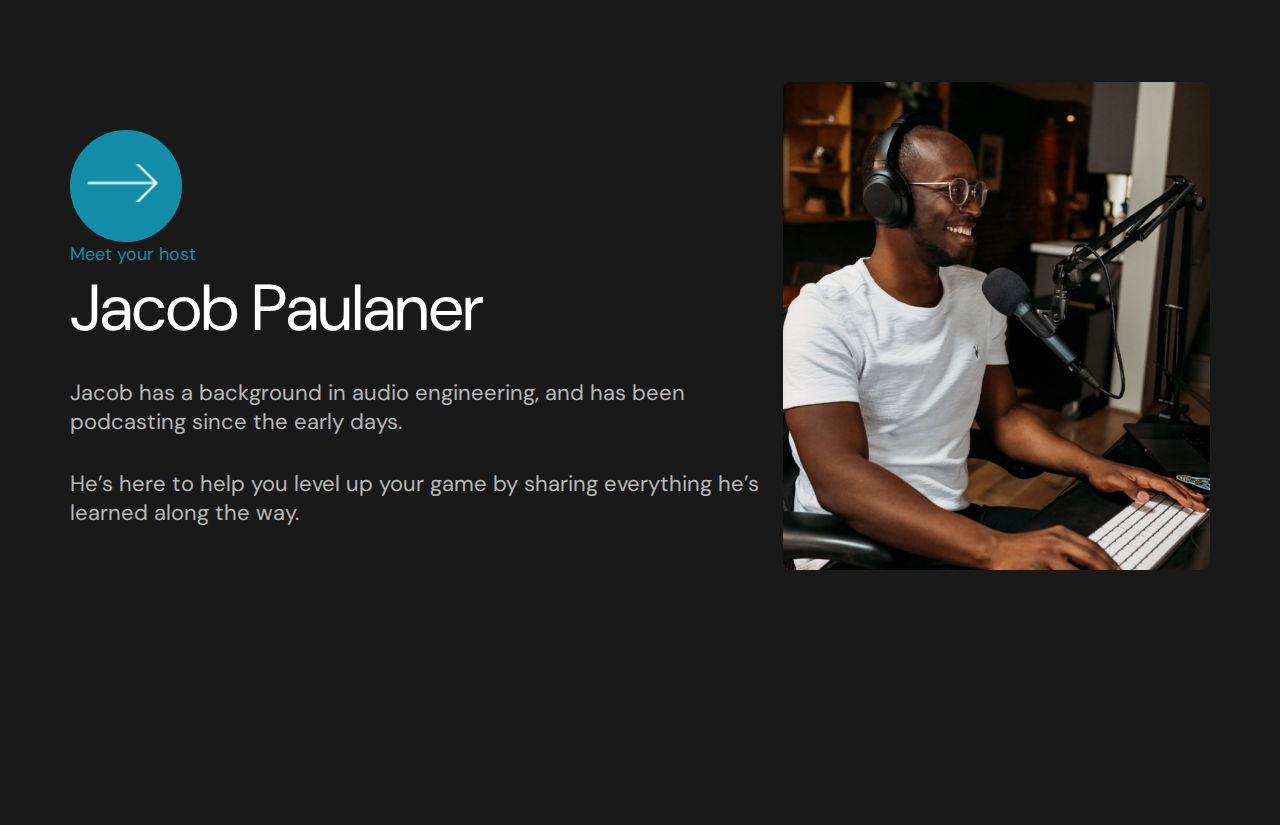
==== commit ae9f169f: "new editions" ====
--- a/index.html
+++ b/index.html
@@ -85,7 +85,7 @@
 <!-- episodes -->
 
 <section class="section1">
-    <div class="container">
+    <div class="section1_container">
         <div class="episodes-top">
             <h1 class="episodes-title">Latest episodes</h1>
            <div>
--- a/css/main.css
+++ b/css/main.css
@@ -8,7 +8,7 @@
 body{
     font-family: 'DM Sans', sans-serif;
     background: #191919;
-    width: 1200px;   
+    width: 100%;   
 }
 
 .nav{
@@ -73,8 +73,8 @@
 .main-img-header::before{
     content: url(../img/header/elements3.svg);
     position: absolute;
-    left: 35px;
-    top: 138px;
+    left: 42px;
+    top: 137px;
 }
 
 .header-right{
@@ -86,7 +86,7 @@
     color: #FFFFFF;
     font-size: 70px;
     font-weight: 400;
-    margin-top: 235px;
+    margin-top: 240px;
 }
 
 .next{
@@ -97,8 +97,8 @@
 .next::before{
     content: url(../img/header/Vector\ \(2\).svg);
     position: absolute;
-    left: 67px;
-    top: 115px;
+    left: -2px;
+    top: 22px;
 }
 
 .strong{
@@ -106,7 +106,7 @@
 }
 
 .header-wrapper{
-    padding: 110px 20px;
+    padding: 90px 20px;
 }
 
 .header-text{
@@ -131,12 +131,16 @@
 
 /* episodes */
 
+.section1_container{
+        margin: 0 auto;
+        padding: 93px 70px 160px 70px;
+}
+
 .episodes-top{
     display: flex;
     justify-content: space-between;
-    margin: 93px 0 64px;
     align-items: center;
-    
+    margin-bottom: 64px;    
 }
 
 .episodes-title{
@@ -162,9 +166,9 @@
 
 .card{
     display: flex;
-    column-gap: 30px;
+    column-gap: 53px;
     background-color: #000000;
-    padding: 40px 61px 40px 40px;
+    padding: 40px;
     border-radius: 32px;
     
     
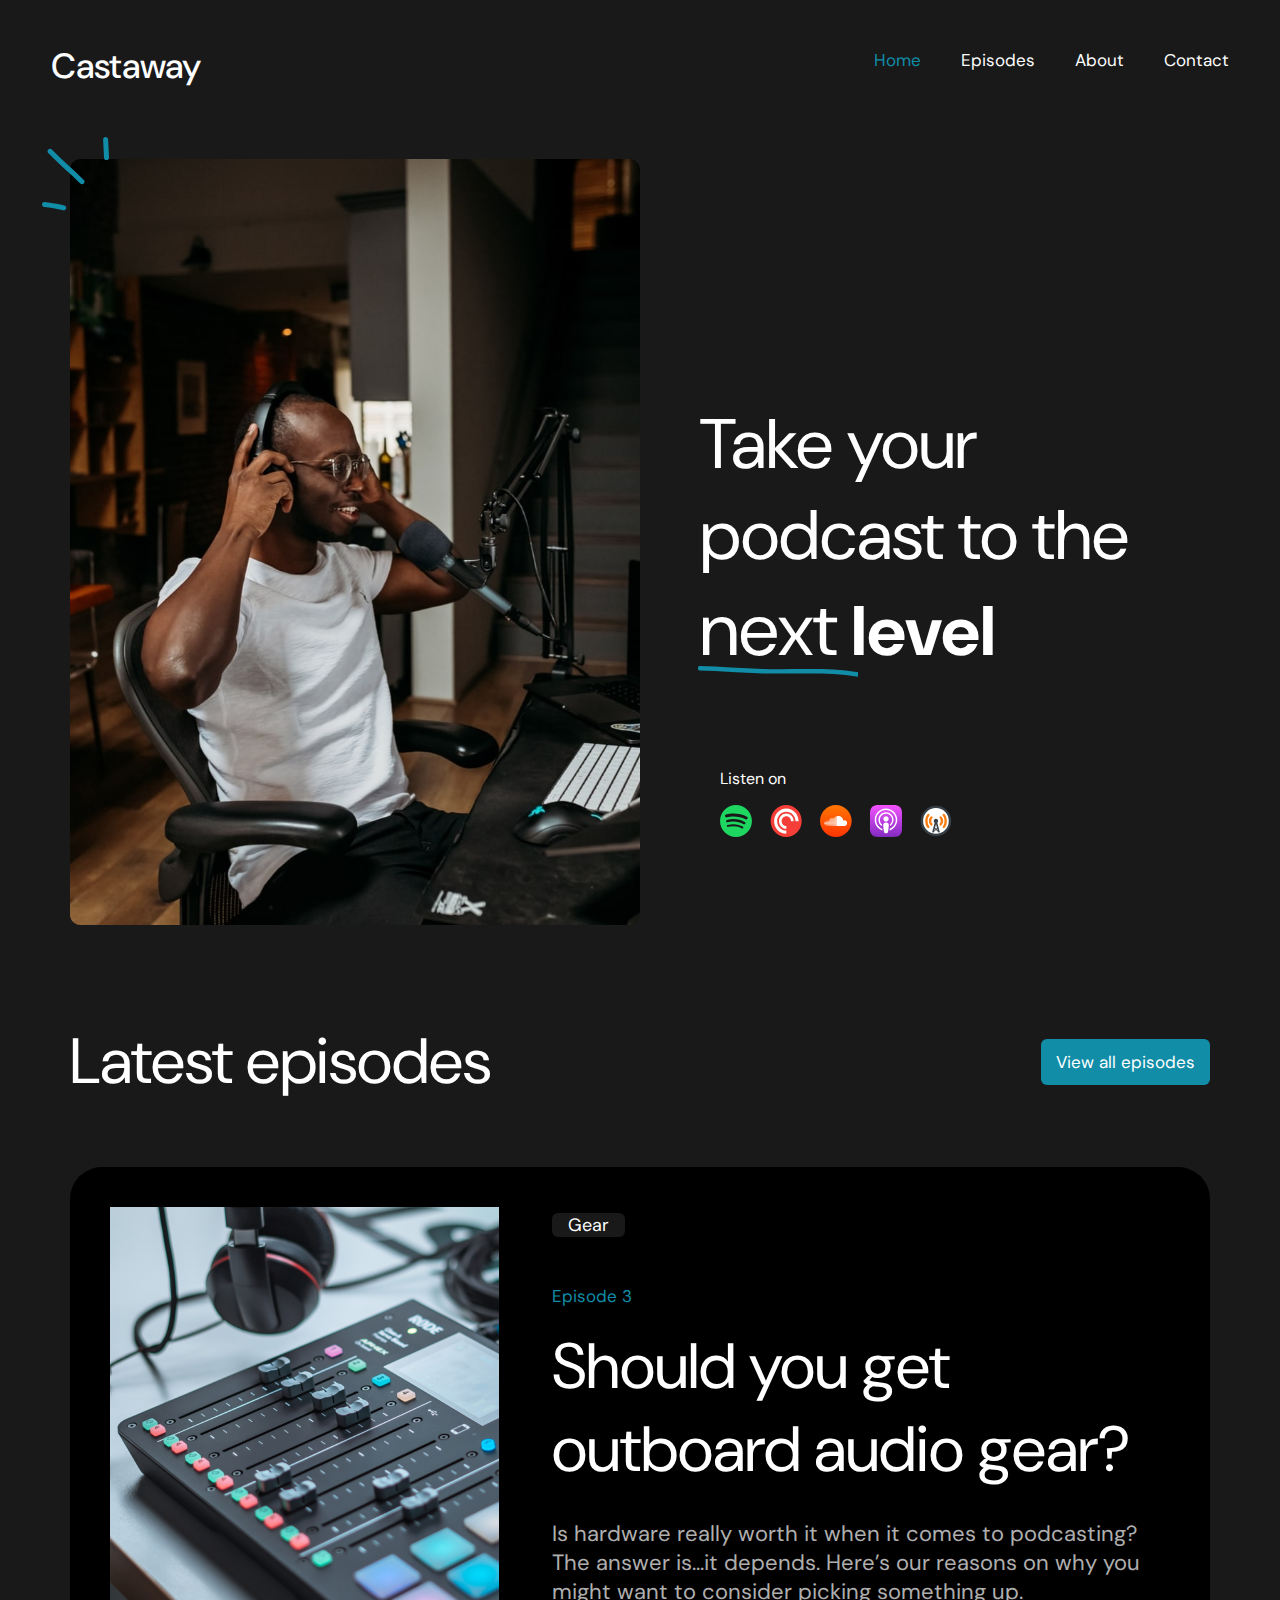
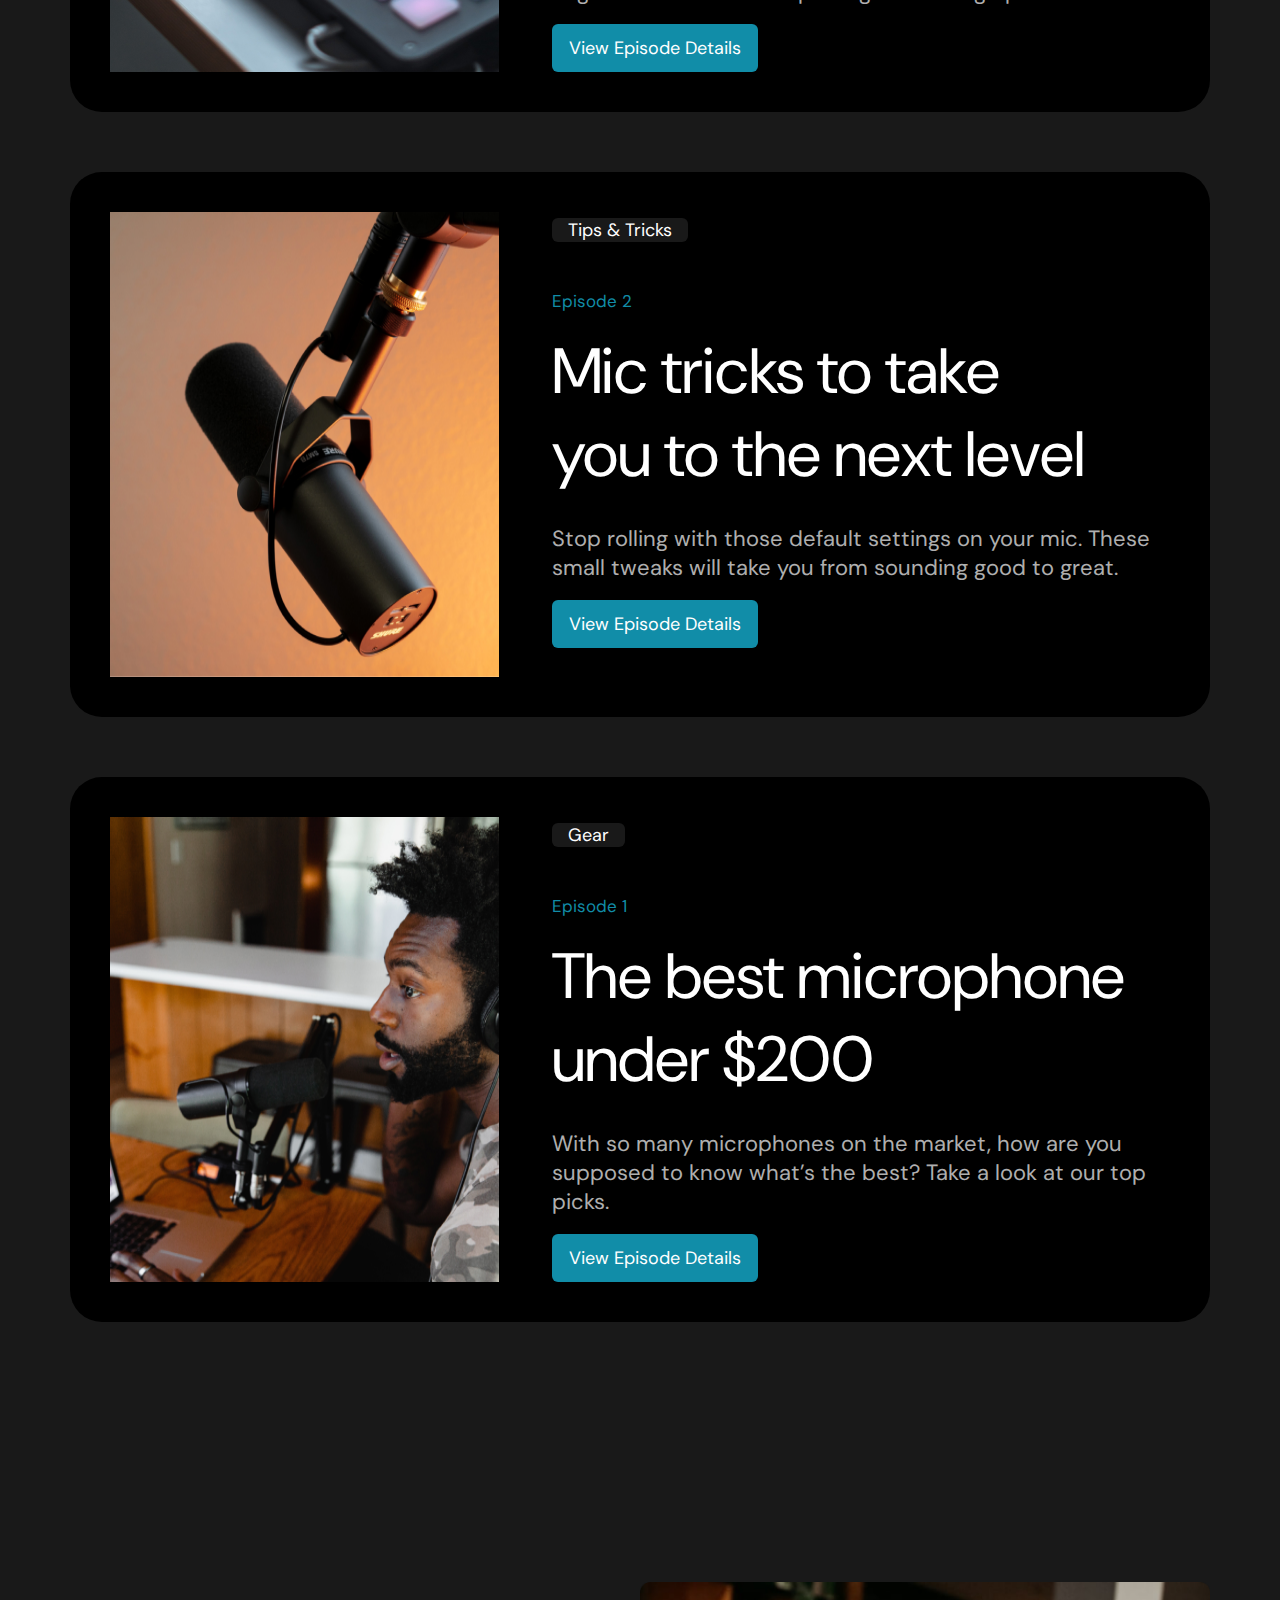
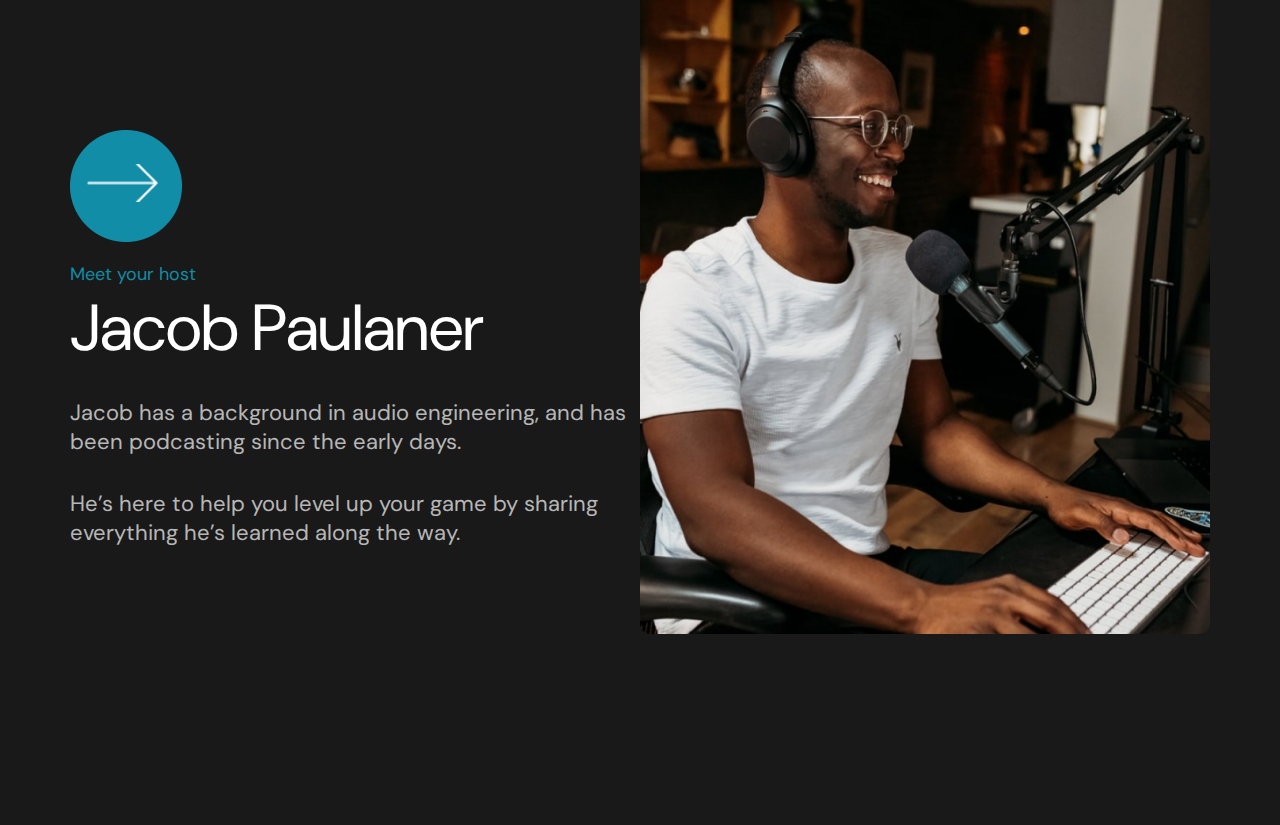
==== commit 2f063cc9: "new section editions" ====
--- a/index.html
+++ b/index.html
@@ -149,15 +149,13 @@
                 <div class="img">
                     <img class="rectangle" src="./img/episodes/Frame.png" alt="">
                 </div>
-                <div class="section2-title">
-                    <a href="#">Meet your host</a>
-                </div>
+                <div class="section2-title">Meet your host</div>
             </div>
             
             
             <h6 class="section2-subtitle">Jacob Paulaner</h6>
-            <p class="section2-text1">Jacob has a background in audio engineering, and has been podcasting since the early days.</p>
-            <p class="section2-text2">He’s here to help you level up your game by sharing everything he’s learned along the way.</p>         
+            <p class="section2-text1">Jacob has a background in audio engineering, and has<br>been podcasting since the early days.</p>
+            <p class="section2-text2">He’s here to help you level up your game by sharing<br> everything he’s learned along the way.</p>         
         </div>
         <div class="section2-right">
             <div class="img">
--- a/css/main.css
+++ b/css/main.css
@@ -235,13 +235,13 @@
 
 .section2-link{
     margin-top: 148px;
-    column-gap: 20px;
-}
-
-.section2-title a{
+}
+
+.section2-title{
     font-size: 18px;
     font-weight: 400;
     color: #118DA8;
+    margin-top: 20px;
 }
 
 .section2-subtitle{
@@ -266,7 +266,6 @@
 
 .section2-right{
     width: 50%;
-    padding: 100px 0;
-}
-
-
+}
+
+
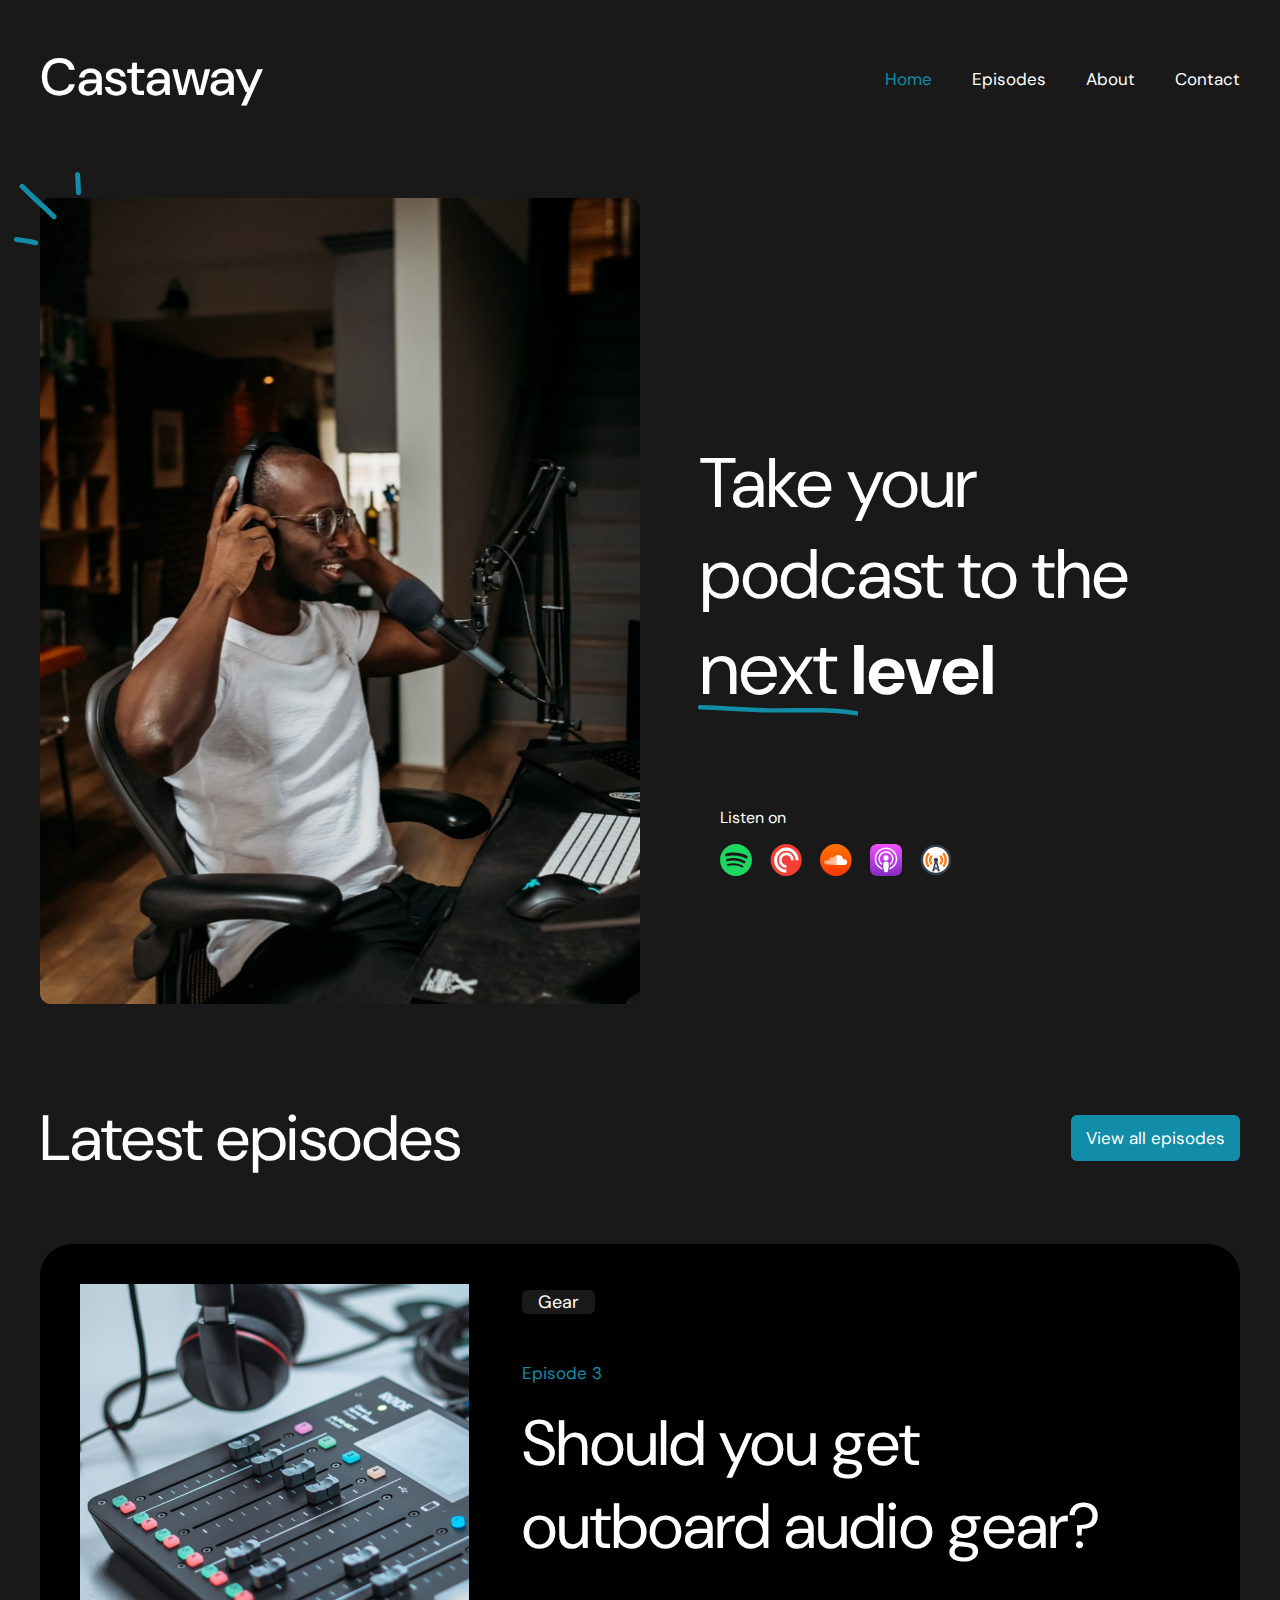
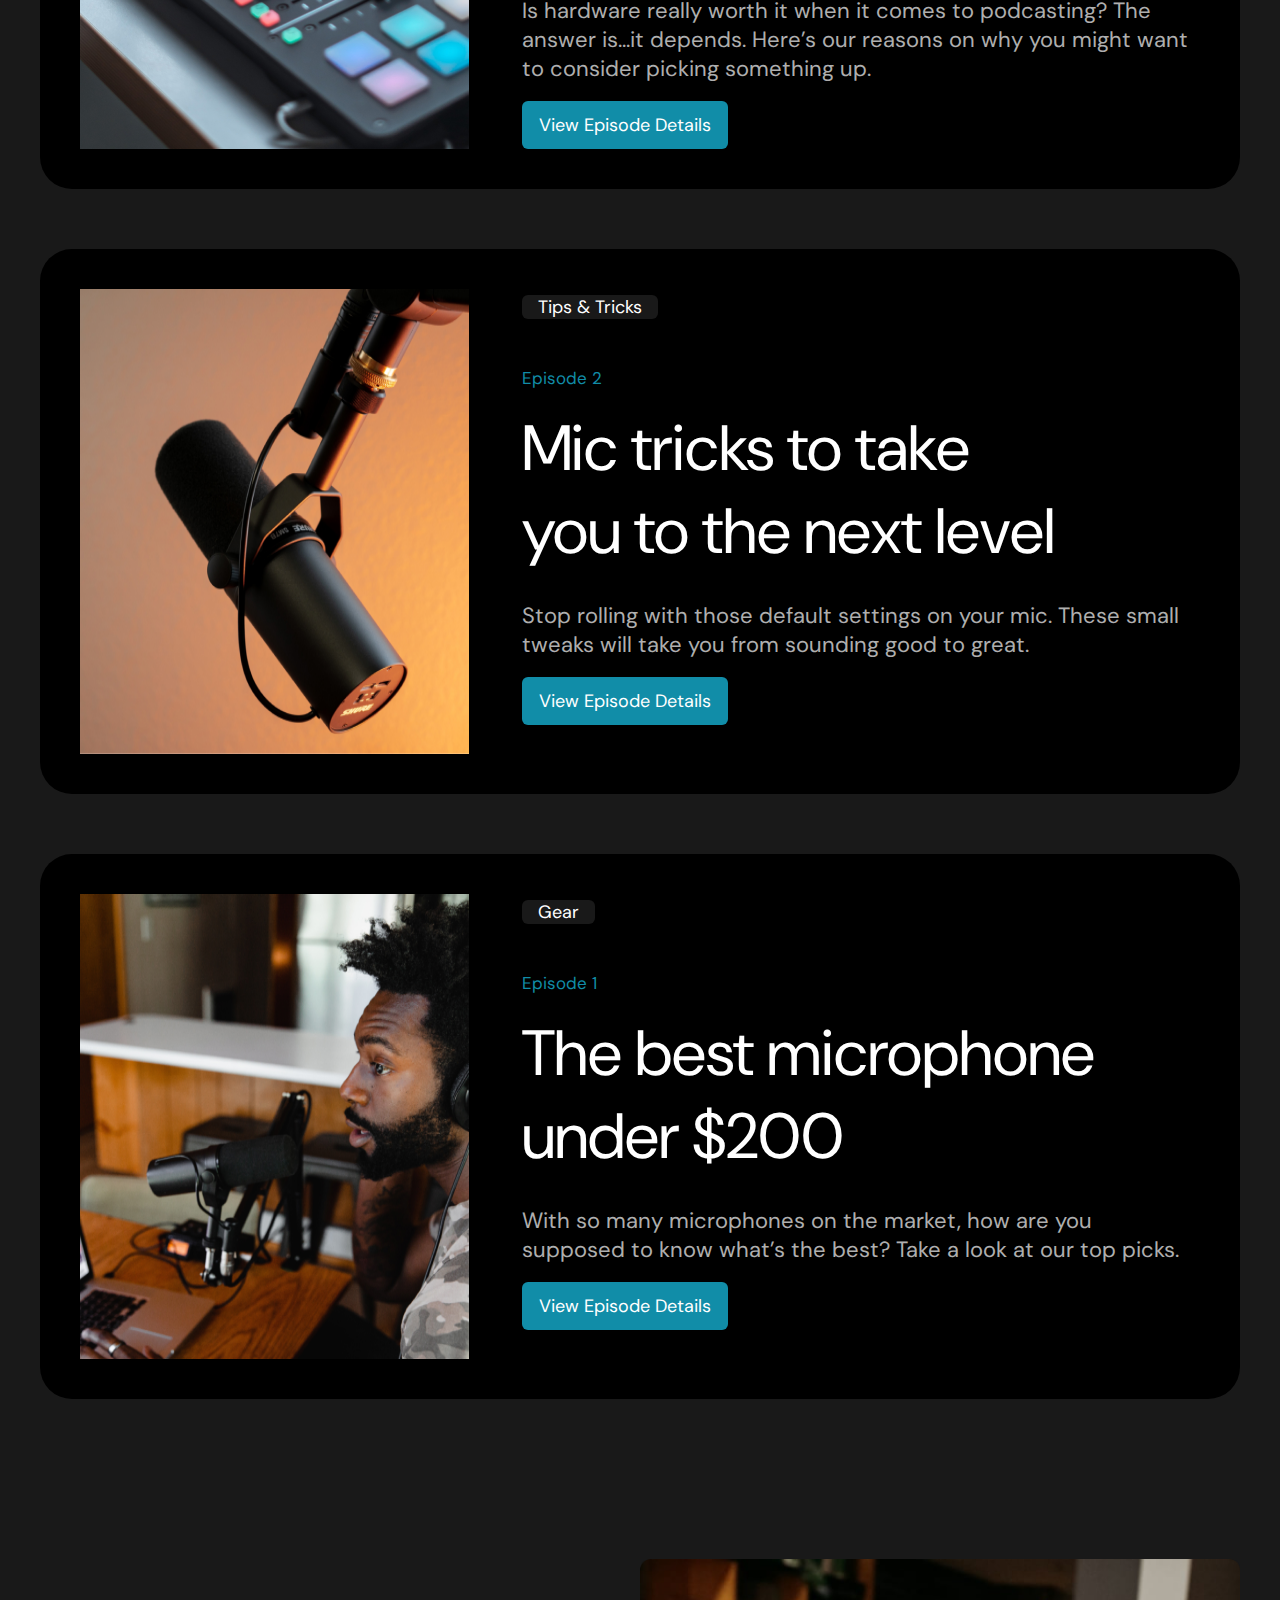
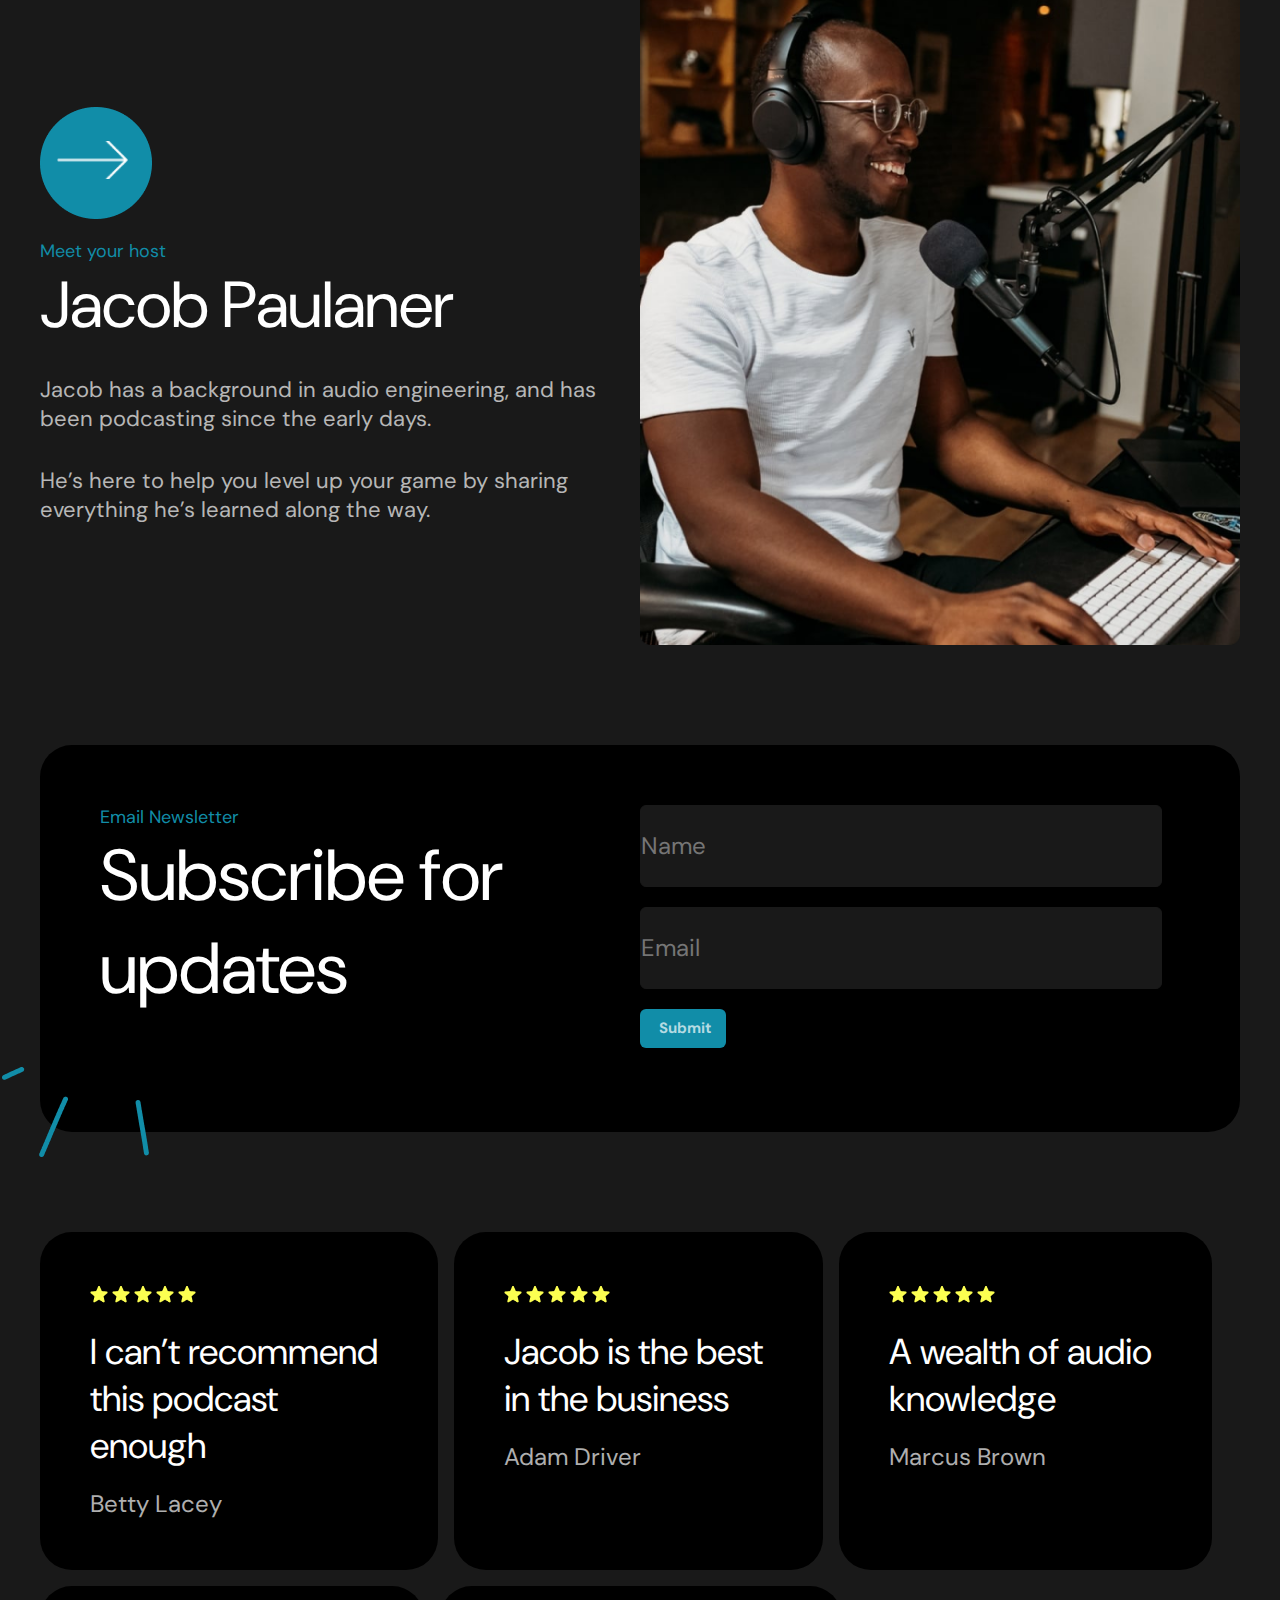
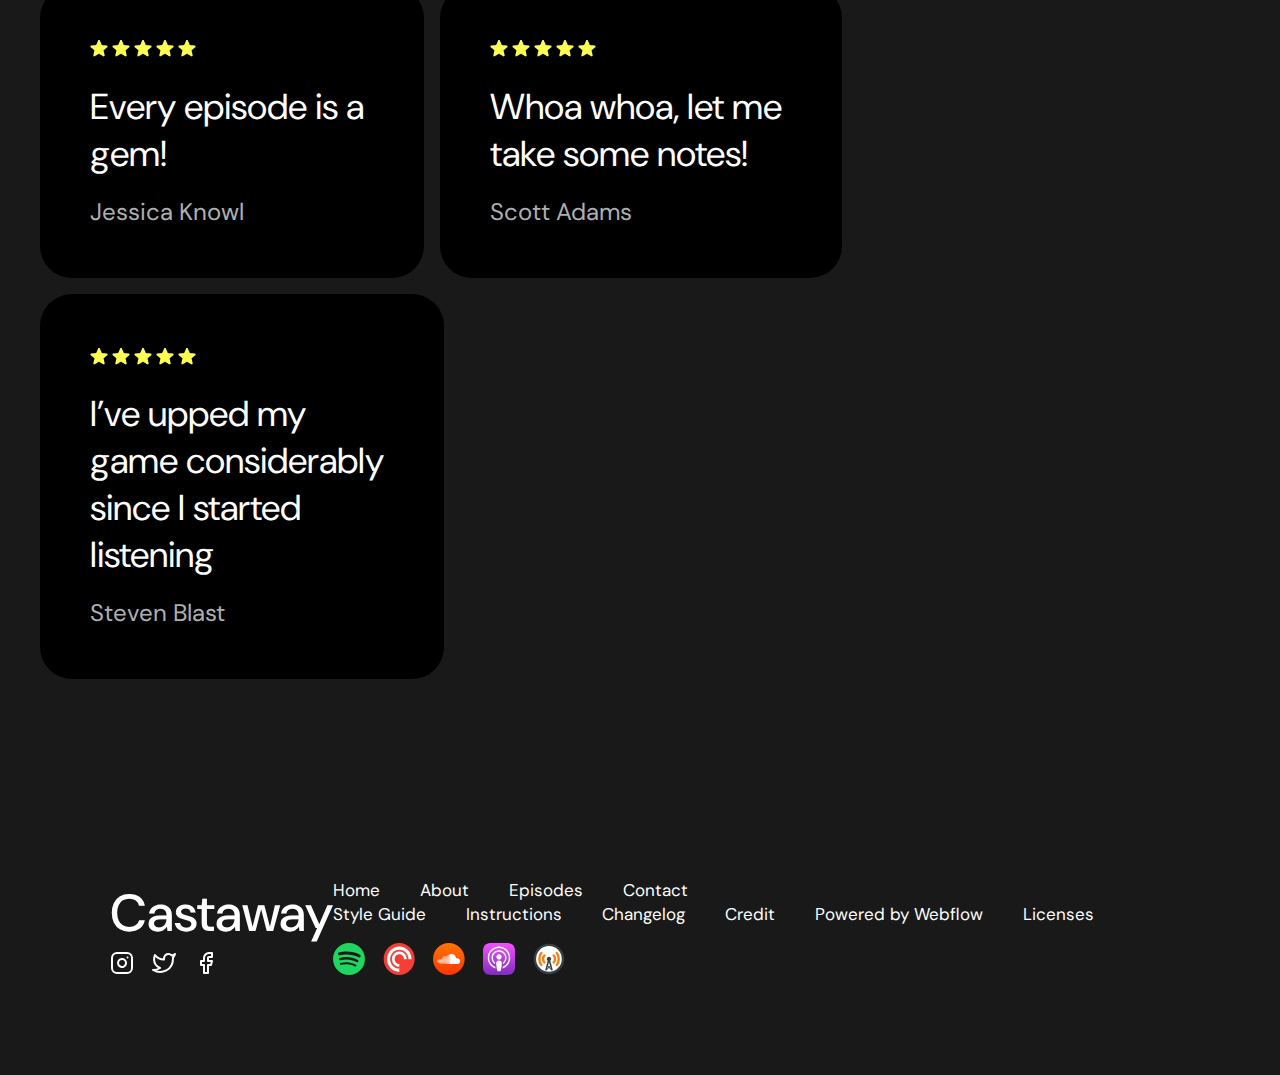
==== commit 2d5965c9: "added new sections" ====
--- a/index.html
+++ b/index.html
@@ -9,21 +9,21 @@
 </head>
 <body>
     <nav class="nav">
-        <div class="nav_container">
+        <div class="container">
             <div class="nav-row">
                 <a href="#" class="logo">Castaway</a>
                                                 
                 <ul class="nav-list">
-                    <li class="nav-list_item">
+                    <li class="nav-list__item">
                         <a href="./home.html" id="Home">Home</a>
                     </li>
-                    <li class="nav-list_item">
+                    <li class="nav-list__item">
                         <a href="./episodes.html">Episodes</a>
                     </li>
-                    <li class="nav-list_item">
+                    <li class="nav-list__item">
                         <a href="./about.html">About</a>
                     </li>
-                    <li class="nav-list_item">
+                    <li class="nav-list__item">
                         <a href="./contact.html">Contact</a>
                     </li>
                 </ul>
@@ -32,7 +32,7 @@
     </nav>           
             
 <header class="header">    
-<div class="header_container">
+<div class="container">
     <div class="header-content">
             <div class="main-img-header">
                 <img  src="./img/header/main img.svg" alt="">
@@ -85,7 +85,7 @@
 <!-- episodes -->
 
 <section class="section1">
-    <div class="section1_container">
+    <div class="container">
         <div class="episodes-top">
             <h1 class="episodes-title">Latest episodes</h1>
            <div>
@@ -143,30 +143,248 @@
 </section>
 
 <section class="section2">
-    <div class="section2-content">
-        <div class="section2-left">
-            <div class="section2-link">
+    <div class="container">
+        <div class="section2-content">
+            <div class="section2-left">
+                <div class="section2-link">
+                    <div class="img">
+                        <img class="rectangle" src="./img/episodes/Frame.png" alt="">
+                    </div>
+                    <div class="section2-title">Meet your host</div>
+                </div>
+                
+                
+                <h6 class="section2-subtitle">Jacob Paulaner</h6>
+                <p class="section2-text1">Jacob has a background in audio engineering, and has<br>been podcasting since the early days.</p>
+                <p class="section2-text2">He’s here to help you level up your game by sharing<br> everything he’s learned along the way.</p>         
+            </div>
+            <div class="section2-right">
                 <div class="img">
-                    <img class="rectangle" src="./img/episodes/Frame.png" alt="">
-                </div>
-                <div class="section2-title">Meet your host</div>
-            </div>
-            
-            
-            <h6 class="section2-subtitle">Jacob Paulaner</h6>
-            <p class="section2-text1">Jacob has a background in audio engineering, and has<br>been podcasting since the early days.</p>
-            <p class="section2-text2">He’s here to help you level up your game by sharing<br> everything he’s learned along the way.</p>         
-        </div>
-        <div class="section2-right">
-            <div class="img">
-                <img src="./img/section2/IMAGE (6).png" alt="">
-            </div>
-        </div>
+                    <img src="./img/section2/IMAGE (6).png" alt="">
+                </div>
+            </div>
+
+        </div>
+        
 
     </div>
 
 </section>
-
-   </div>
+<section class="section3">
+    <div class="container">
+        <div class="section3-card">
+            <div class="section3-left">
+                <h5 class="section3-subtitle">Email Newsletter</h5>
+                <h6 class="section3-title">Subscribe for updates</h6>          
+            </div>
+             
+            <div class="section3-right">
+                <form class="form" action="" method="post">
+                    <input class="input" type="text" placeholder="Name">
+                    <input class="input" type="text" placeholder="Email">                              
+                    
+                    <button class="section3-button">Submit</button>
+                </form>
+                
+            </div>    
+        </div>
+    </div>
+
+</section>
+
+<section class="section4">
+    <div class="container">
+        <div class="section4-cards">
+            <div class="section4-card">
+                <div class="section4-imgs">
+                    <img class="section4-img" src="./img/section4/IMAGE (7).png" alt="">
+                    <img class="section4-img" src="./img/section4/IMAGE (7).png" alt="">
+                    <img class="section4-img" src="./img/section4/IMAGE (7).png" alt="">
+                    <img class="section4-img" src="./img/section4/IMAGE (7).png" alt="">
+                    <img class="section4-img" src="./img/section4/IMAGE (7).png" alt="">
+                </div>
+                <p class="section4-text">I can’t recommend<br> this podcast<br> enough</p>
+                <h5 class="section4-title">Betty Lacey</h5>
+            </div>
+
+            <div class="section4-card">
+                <div class="section4-imgs">
+                    <img class="section4-img" src="./img/section4/IMAGE (7).png" alt="">
+                    <img class="section4-img" src="./img/section4/IMAGE (7).png" alt="">
+                    <img class="section4-img" src="./img/section4/IMAGE (7).png" alt="">
+                    <img class="section4-img" src="./img/section4/IMAGE (7).png" alt="">
+                    <img class="section4-img" src="./img/section4/IMAGE (7).png" alt="">
+                </div>
+                <p class="section4-text">Jacob is the best<br> in the business</p>
+                <h5 class="section4-title">Adam Driver</h5>
+            </div>
+
+            <div class="section4-card">
+                <div class="section4-imgs">
+                    <img class="section4-img" src="./img/section4/IMAGE (7).png" alt="">
+                    <img class="section4-img" src="./img/section4/IMAGE (7).png" alt="">
+                    <img class="section4-img" src="./img/section4/IMAGE (7).png" alt="">
+                    <img class="section4-img" src="./img/section4/IMAGE (7).png" alt="">
+                    <img class="section4-img" src="./img/section4/IMAGE (7).png" alt="">
+                </div>
+                <p class="section4-text">A wealth of audio<br> knowledge</p>
+                <h5 class="section4-title">Marcus Brown</h5>
+            </div>
+
+            <div class="section4-card">
+                <div class="section4-imgs">
+                    <img class="section4-img" src="./img/section4/IMAGE (7).png" alt="">
+                    <img class="section4-img" src="./img/section4/IMAGE (7).png" alt="">
+                    <img class="section4-img" src="./img/section4/IMAGE (7).png" alt="">
+                    <img class="section4-img" src="./img/section4/IMAGE (7).png" alt="">
+                    <img class="section4-img" src="./img/section4/IMAGE (7).png" alt="">
+                </div>
+                <p class="section4-text">Every episode is a<br> gem!</p>
+                <h5 class="section4-title">Jessica Knowl</h5>
+            </div>
+
+            <div class="section4-card">
+                <div class="section4-imgs">
+                    <img class="section4-img" src="./img/section4/IMAGE (7).png" alt="">
+                    <img class="section4-img" src="./img/section4/IMAGE (7).png" alt="">
+                    <img class="section4-img" src="./img/section4/IMAGE (7).png" alt="">
+                    <img class="section4-img" src="./img/section4/IMAGE (7).png" alt="">
+                    <img class="section4-img" src="./img/section4/IMAGE (7).png" alt="">
+                </div>
+                <p class="section4-text">Whoa whoa, let me<br> take some notes!</p>
+                <h5 class="section4-title">Scott Adams</h5>
+            </div>
+
+            <div class="section4-card">
+                <div class="section4-imgs">
+                    <img class="section4-img" src="./img/section4/IMAGE (7).png" alt="">
+                    <img class="section4-img" src="./img/section4/IMAGE (7).png" alt="">
+                    <img class="section4-img" src="./img/section4/IMAGE (7).png" alt="">
+                    <img class="section4-img" src="./img/section4/IMAGE (7).png" alt="">
+                    <img class="section4-img" src="./img/section4/IMAGE (7).png" alt="">
+                </div>
+                <p class="section4-text">I’ve upped my<br> game considerably<br> since I started <br>listening</p>
+                <h5 class="section4-title">Steven Blast</h5>
+            </div>
+
+        </div>
+        
+    </div>
+
+</section>
+
+<footer class="footer">
+    <div class="container">
+        <div class="footer-wrapper">
+            <div class="footer-left">
+                <div class="logo">
+                    <a href="#" class="logo">Castaway</a>
+                </div>
+                <ul class="social icons">
+                    <li class="social icon">
+                        <a href="#">
+                            <img src="./img/footer/left/IMAGE (7).svg" alt="">
+                        </a>                        
+                    </li>
+                    <li class="social icon">
+                        <a href="#">
+                            <img src="./img/footer/left/IMAGE (6).svg" alt="">
+                        </a>                        
+                    </li>
+                    <li class="social icon">
+                        <a href="#">
+                            <img src="./img/footer/left/IMAGE (8).svg" alt="">
+                        </a>                        
+                    </li>
+                </ul>
+            </div>
+            
+            <div class="footer-right">
+                <div class="footer-right1">
+                    <ul class="nav-list">
+                        <li class="nav-list__item">
+                            <a href="./home.html">Home</a>
+                        </li>
+                        <li class="nav-list__item">
+                            <a href="./episodes.html">About</a>
+                        </li>
+                        <li class="nav-list__item">
+                            <a href="./about.html">Episodes</a>
+                        </li>
+                        <li class="nav-list__item">
+                            <a href="./contact.html">Contact</a>
+                        </li>
+                    </ul>
+                </div>
+                <div class="footer-right2">
+                    <ul class="nav-list">
+                        <li class="nav-list__item">
+                            <a href="#">Style Guide</a>
+                        </li>
+                        <li class="nav-list__item">
+                            <a href="#">Instructions</a>
+                        </li>
+                        <li class="nav-list__item">
+                            <a href="#">Changelog</a>
+                        </li>
+                        <li class="nav-list__item">
+                            <a href="#">Credit</a>
+                        </li>
+                        <li class="nav-list__item">
+                            <a href="#">Powered by Webflow</a>
+                        </li>
+                        <li class="nav-list__item">
+                            <a href="#">Licenses</a>
+                        </li>
+                    </ul>                   
+
+                </div>
+                <div class="footer-right3">
+                    <ul class="icons">
+                        <li class="icons-item">
+                            <a href="#">
+                                <img src="./img/header-icons/img1.svg" alt="">
+                            </a>
+                        </li>
+                        <li class="icons-item">
+                            <a href="#">
+                                <img src="./img/header-icons/img2.svg" alt="">
+                            </a>
+                        </li>
+                        <li class="icons-item">
+                            <a href="#">
+                                <img src="./img/header-icons/img3.svg" alt="">
+                            </a>
+                        </li>
+                        <li class="icons-item">
+                            <a href="#">
+                                <img src="./img/header-icons/img4.svg" alt="">
+                            </a>
+                        </li>
+                        <li class="icons-item">
+                            <a href="#">
+                                <img src="./img/header-icons/img5.svg" alt="">
+                            </a>
+                        </li>
+                    </ul>
+                </div>
+
+            </div>
+
+
+                
+                
+
+
+            
+        </div>
+
+    </div>
+
+
+</footer>
+
+
+   
 </body>
 </html>--- a/css/main.css
+++ b/css/main.css
@@ -16,9 +16,9 @@
     color: white;    
 }
 
-.nav_container{
-    margin: 0 auto;
-    padding: 0 51px;
+.container{
+    width: 1200px;
+    margin: 0 auto;    
 }
 
 .nav-row{
@@ -42,7 +42,7 @@
     gap: 40px;
 }
 
-.nav-list_item a{
+.nav-list__item a{
     font-size: 17px;
     font-weight: 400;
     color: #FFFFFF;
@@ -56,11 +56,6 @@
     color: #118DA8;
 }
 
-.header_container{
-    margin: 0 auto;
-    padding: 0 70px;
-}
-
 .header-content{
     display: flex;
     margin-top: 40px;
@@ -68,13 +63,14 @@
 
 .main-img-header{
     width: 50%;
+    position: relative;
 }
 
 .main-img-header::before{
     content: url(../img/header/elements3.svg);
     position: absolute;
-    left: 42px;
-    top: 137px;
+    left: -26px;
+    top: -26px;
 }
 
 .header-right{
@@ -131,15 +127,11 @@
 
 /* episodes */
 
-.section1_container{
-        margin: 0 auto;
-        padding: 93px 70px 160px 70px;
-}
-
 .episodes-top{
     display: flex;
     justify-content: space-between;
     align-items: center;
+    margin-top: 93px;
     margin-bottom: 64px;    
 }
 
@@ -162,16 +154,15 @@
     display: flex;
     flex-direction: column;
     row-gap: 60px;
+    margin-bottom: 160px;
 }
 
 .card{
     display: flex;
     column-gap: 53px;
     background-color: #000000;
-    padding: 40px;
     border-radius: 32px;
-    
-    
+    padding: 40px;  
 }
 
 .card-img{
@@ -223,14 +214,15 @@
 
 /* section2 */
 
-.section2{
-    padding: 100px 70px;
-    height: 943px;
+.container{
+    width: 1200px;
+    margin: 0 auto;
 }
 
 .section2-content{
     display: flex;
     justify-content: space-between;
+    margin: 100px 0;
 }
 
 .section2-link{
@@ -268,4 +260,138 @@
     width: 50%;
 }
 
-
+/* section3 */
+
+.section3-card{
+    display: flex;
+    justify-content: space-between;
+    background-color: #000000;
+    border-radius: 32px;
+    padding: 60px;
+    margin: 100px 0;
+    height: 387px;
+    position: relative;
+}
+
+.section3-card::before{
+    content: url(../img/section3/IMAGE\ \(6\).png);
+    position: absolute;
+    left: -38px;
+    top: 322px;
+
+}
+
+.section3-left{
+    width: 50%;
+
+}
+
+.section3-subtitle{
+    font-size: 18px;
+    font-weight: 400;
+    color: #118DA8;
+}
+
+.section3-title{
+    font-size: 72px;
+    font-weight: 400;
+    color: #FFFFFF;
+}
+
+.section3-right{
+    display: flex;
+    flex-wrap: wrap;
+    width: 50%;
+}
+
+.input{
+    display: block;
+    width: 522px;
+    height: 82px;
+    margin-bottom: 20px;
+    border: 1px solid #191919;
+    font-size: 24px;
+    font-weight: 400;
+    background-color: #191919;
+    border-radius: 6px;
+}
+
+.text{
+    font-size: 24px;
+    font-weight: 400;
+}
+
+.section3-button{
+    padding: 9px 15px 10px 19px;
+    background-color: #118DA8;
+    color: #FFFFFFB2;
+    border-radius: 6px;
+    font-size: 15px;
+    font-weight: 700;
+}
+
+/* section4 */
+
+.section4{
+    margin: 100px 0;
+}
+
+.section4-cards{
+    display: flex;
+    flex-wrap: wrap;
+    gap: 16px;
+}
+
+.section4-card{
+    padding: 54px 60px 51px 50px;
+    background-color: #000000;
+    border-radius: 32px;
+}
+
+.section4-imgs{
+    gap: 5.89px;    
+}
+
+.section4-text{
+    font-size: 36px;
+    font-weight: 400;
+    color: #FFFFFF;
+    margin-top: 21.64px;
+}
+
+.section4-title{
+    font-size: 24px;
+    font-weight: 400;
+    color: #FFFFFFB2;
+    margin-top: 19px;
+}
+
+/* footer */
+
+.footer-wrapper{
+    padding: 100px 70px;
+    display: flex;
+}
+
+.logo{
+    color: #FFFFFF;
+    font-weight: 500;
+    font-size: 52px;
+    height: 45.47px;
+    width: 222.82px;
+    margin-bottom: 26.41px;
+}
+
+.footer-right{
+    display: flex;
+    flex-direction: column;
+    justify-content: space-between;
+    
+}
+
+.footer-right1{
+    display: flex;
+    flex-direction: column;
+        
+}
+
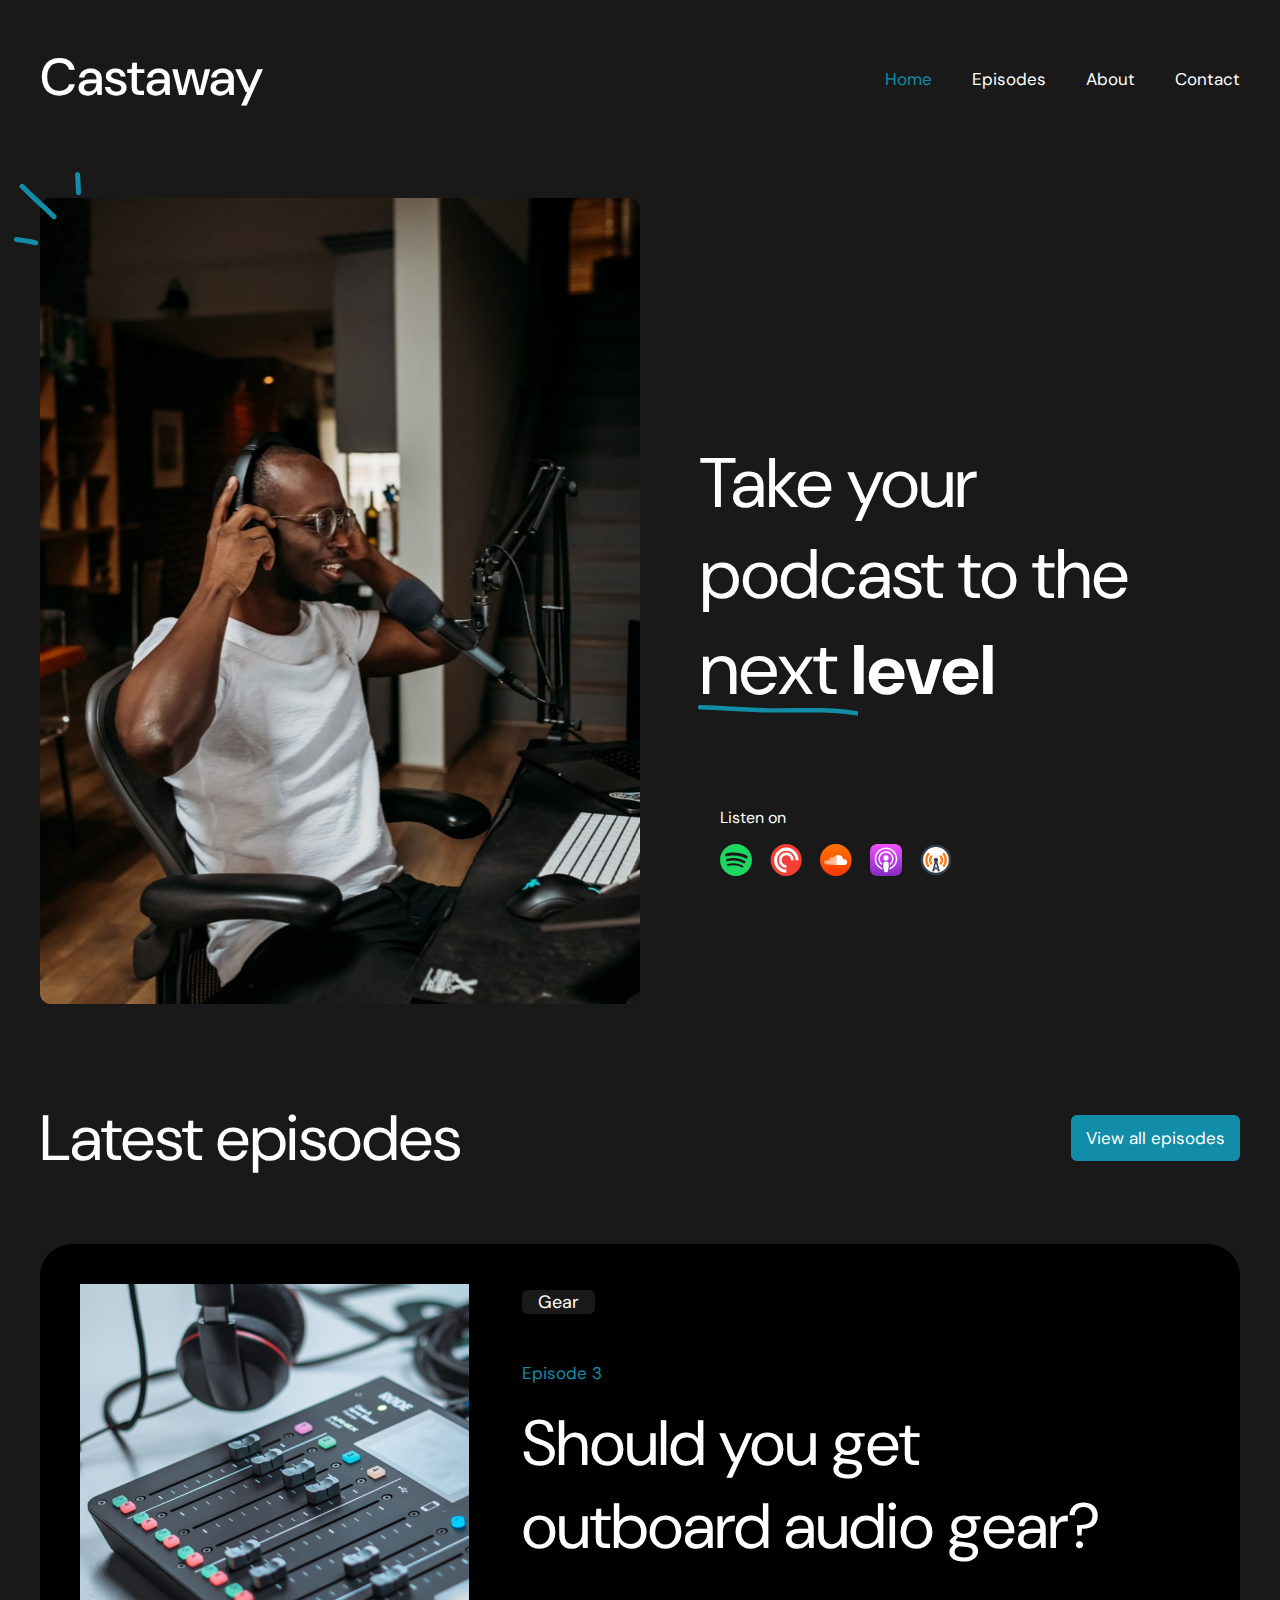
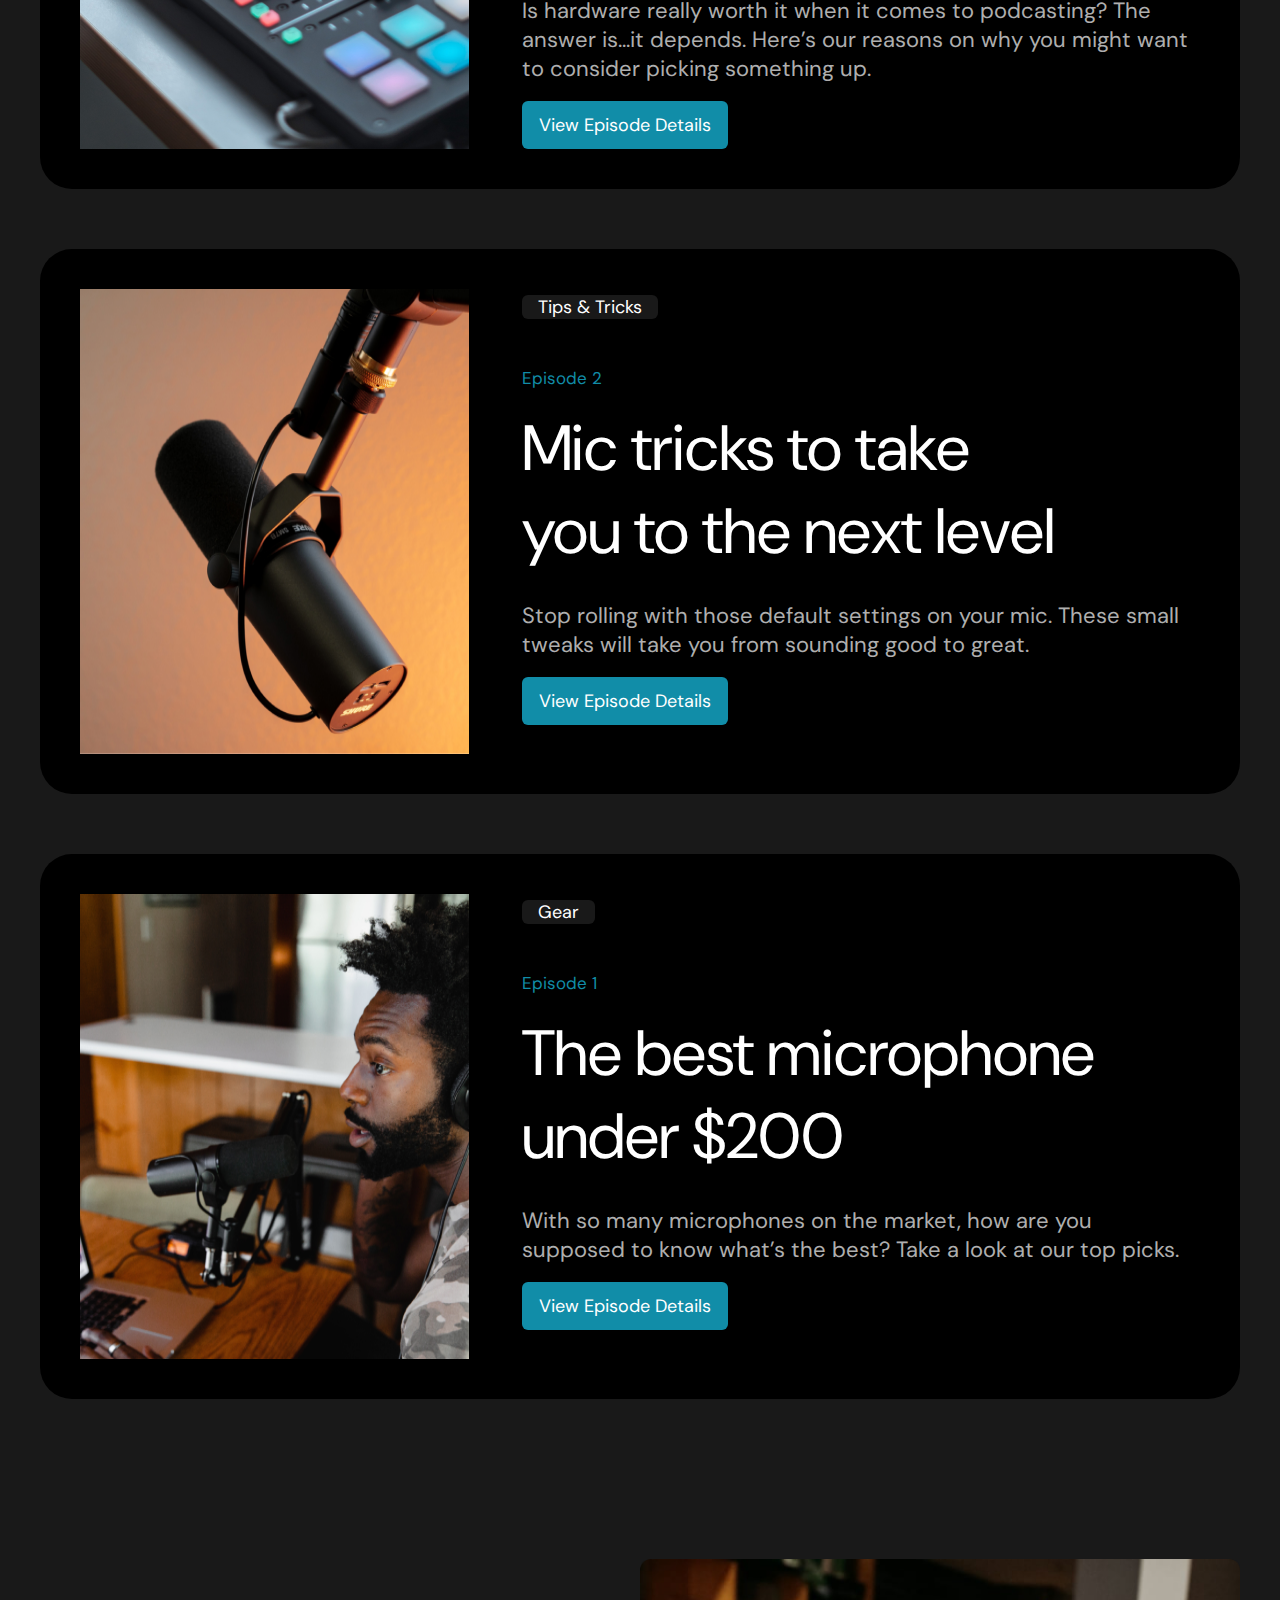
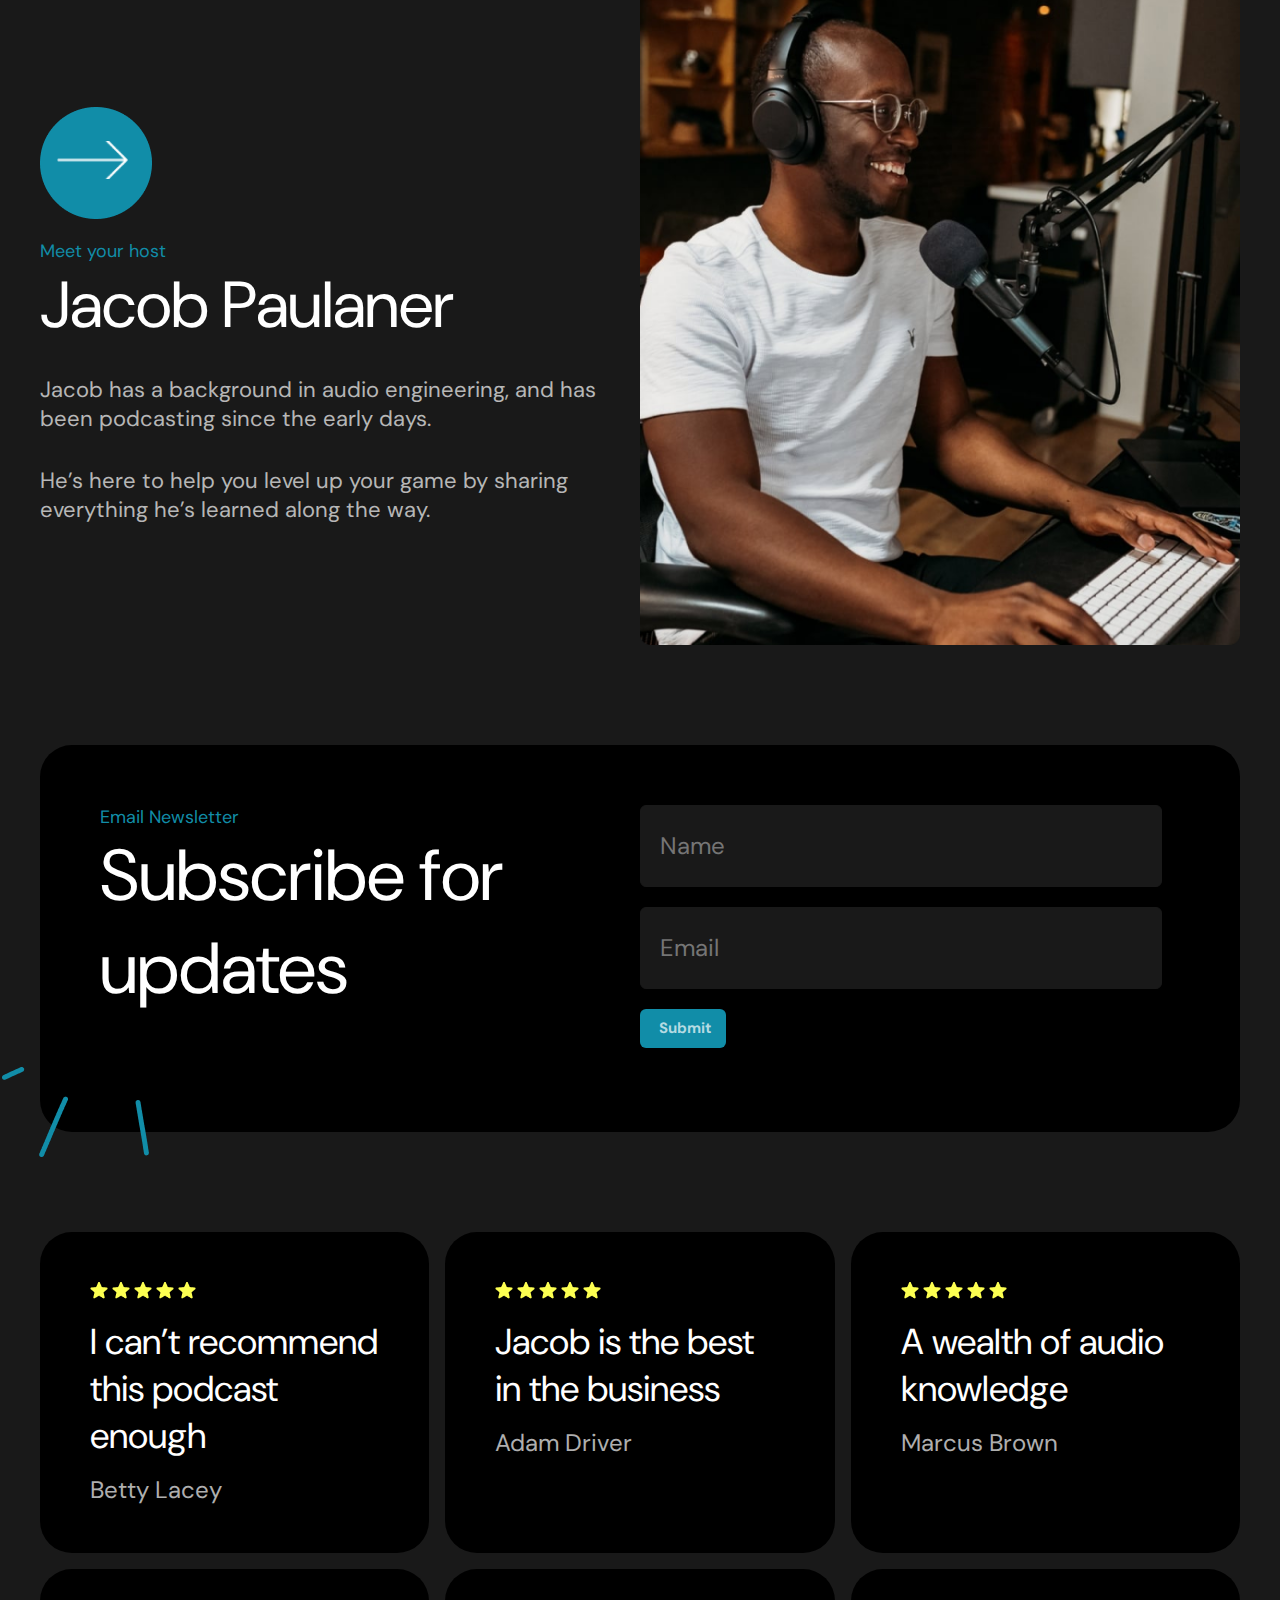
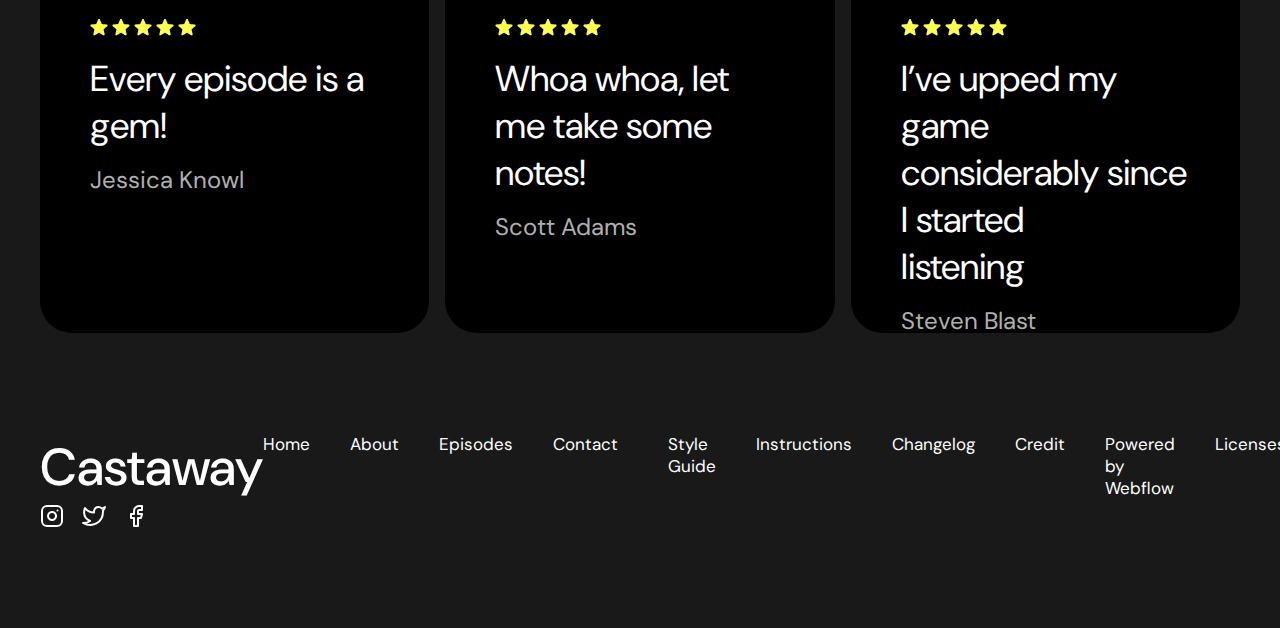
==== commit 57797a53: "added new sections" ====
--- a/index.html
+++ b/index.html
@@ -101,7 +101,7 @@
                 <div class="episodes-right">
                     <button class="card-button1">Gear</button>
                     <h2 class="card-title">Episode 3</h2>
-                    <h4 class="card-description">Should you get <br> outboard audio gear?</h4>
+                    <h4 class="card-description">Should you get <br/> outboard audio gear?</h4>
                     <p class="card-text">Is hardware really worth it when it comes to podcasting? The answer is...it depends. Here’s our reasons on why you might want to consider picking something up.</p>
                     <button class="card-button2">View Episode Details</button>
                 </div>
@@ -195,78 +195,86 @@
 <section class="section4">
     <div class="container">
         <div class="section4-cards">
-            <div class="section4-card">
-                <div class="section4-imgs">
-                    <img class="section4-img" src="./img/section4/IMAGE (7).png" alt="">
-                    <img class="section4-img" src="./img/section4/IMAGE (7).png" alt="">
-                    <img class="section4-img" src="./img/section4/IMAGE (7).png" alt="">
-                    <img class="section4-img" src="./img/section4/IMAGE (7).png" alt="">
-                    <img class="section4-img" src="./img/section4/IMAGE (7).png" alt="">
-                </div>
-                <p class="section4-text">I can’t recommend<br> this podcast<br> enough</p>
-                <h5 class="section4-title">Betty Lacey</h5>
-            </div>
-
-            <div class="section4-card">
-                <div class="section4-imgs">
-                    <img class="section4-img" src="./img/section4/IMAGE (7).png" alt="">
-                    <img class="section4-img" src="./img/section4/IMAGE (7).png" alt="">
-                    <img class="section4-img" src="./img/section4/IMAGE (7).png" alt="">
-                    <img class="section4-img" src="./img/section4/IMAGE (7).png" alt="">
-                    <img class="section4-img" src="./img/section4/IMAGE (7).png" alt="">
-                </div>
-                <p class="section4-text">Jacob is the best<br> in the business</p>
-                <h5 class="section4-title">Adam Driver</h5>
-            </div>
-
-            <div class="section4-card">
-                <div class="section4-imgs">
-                    <img class="section4-img" src="./img/section4/IMAGE (7).png" alt="">
-                    <img class="section4-img" src="./img/section4/IMAGE (7).png" alt="">
-                    <img class="section4-img" src="./img/section4/IMAGE (7).png" alt="">
-                    <img class="section4-img" src="./img/section4/IMAGE (7).png" alt="">
-                    <img class="section4-img" src="./img/section4/IMAGE (7).png" alt="">
-                </div>
-                <p class="section4-text">A wealth of audio<br> knowledge</p>
-                <h5 class="section4-title">Marcus Brown</h5>
-            </div>
-
-            <div class="section4-card">
-                <div class="section4-imgs">
-                    <img class="section4-img" src="./img/section4/IMAGE (7).png" alt="">
-                    <img class="section4-img" src="./img/section4/IMAGE (7).png" alt="">
-                    <img class="section4-img" src="./img/section4/IMAGE (7).png" alt="">
-                    <img class="section4-img" src="./img/section4/IMAGE (7).png" alt="">
-                    <img class="section4-img" src="./img/section4/IMAGE (7).png" alt="">
-                </div>
-                <p class="section4-text">Every episode is a<br> gem!</p>
-                <h5 class="section4-title">Jessica Knowl</h5>
-            </div>
-
-            <div class="section4-card">
-                <div class="section4-imgs">
-                    <img class="section4-img" src="./img/section4/IMAGE (7).png" alt="">
-                    <img class="section4-img" src="./img/section4/IMAGE (7).png" alt="">
-                    <img class="section4-img" src="./img/section4/IMAGE (7).png" alt="">
-                    <img class="section4-img" src="./img/section4/IMAGE (7).png" alt="">
-                    <img class="section4-img" src="./img/section4/IMAGE (7).png" alt="">
-                </div>
-                <p class="section4-text">Whoa whoa, let me<br> take some notes!</p>
-                <h5 class="section4-title">Scott Adams</h5>
-            </div>
-
-            <div class="section4-card">
-                <div class="section4-imgs">
-                    <img class="section4-img" src="./img/section4/IMAGE (7).png" alt="">
-                    <img class="section4-img" src="./img/section4/IMAGE (7).png" alt="">
-                    <img class="section4-img" src="./img/section4/IMAGE (7).png" alt="">
-                    <img class="section4-img" src="./img/section4/IMAGE (7).png" alt="">
-                    <img class="section4-img" src="./img/section4/IMAGE (7).png" alt="">
-                </div>
-                <p class="section4-text">I’ve upped my<br> game considerably<br> since I started <br>listening</p>
-                <h5 class="section4-title">Steven Blast</h5>
-            </div>
-
+            <div class="section4-cards__top">
+                <div class="section4-card__top">
+                    <div class="section4-imgs">
+                        <img class="section4-img" src="./img/section4/IMAGE (7).png" alt="">
+                        <img class="section4-img" src="./img/section4/IMAGE (7).png" alt="">
+                        <img class="section4-img" src="./img/section4/IMAGE (7).png" alt="">
+                        <img class="section4-img" src="./img/section4/IMAGE (7).png" alt="">
+                        <img class="section4-img" src="./img/section4/IMAGE (7).png" alt="">
+                    </div>
+                    <p class="section4-text">I can’t recommend this podcast enough</p>
+                    <h5 class="section4-title">Betty Lacey</h5>
+                </div>
+    
+                <div class="section4-card__top">
+                    <div class="section4-imgs">
+                        <img class="section4-img" src="./img/section4/IMAGE (7).png" alt="">
+                        <img class="section4-img" src="./img/section4/IMAGE (7).png" alt="">
+                        <img class="section4-img" src="./img/section4/IMAGE (7).png" alt="">
+                        <img class="section4-img" src="./img/section4/IMAGE (7).png" alt="">
+                        <img class="section4-img" src="./img/section4/IMAGE (7).png" alt="">
+                    </div>
+                    <p class="section4-text">Jacob is the best in the business</p>
+                    <h5 class="section4-title">Adam Driver</h5>
+                </div>
+    
+                <div class="section4-card__top">
+                    <div class="section4-imgs">
+                        <img class="section4-img" src="./img/section4/IMAGE (7).png" alt="">
+                        <img class="section4-img" src="./img/section4/IMAGE (7).png" alt="">
+                        <img class="section4-img" src="./img/section4/IMAGE (7).png" alt="">
+                        <img class="section4-img" src="./img/section4/IMAGE (7).png" alt="">
+                        <img class="section4-img" src="./img/section4/IMAGE (7).png" alt="">
+                    </div>
+                    <p class="section4-text">A wealth of audio knowledge</p>
+                    <h5 class="section4-title">Marcus Brown</h5>
+                </div>
+            </div>
+            <div class="section4-cards__bottom">
+                <div class="section4-card__bottom">
+                    <div class="section4-imgs">
+                        <img class="section4-img" src="./img/section4/IMAGE (7).png" alt="">
+                        <img class="section4-img" src="./img/section4/IMAGE (7).png" alt="">
+                        <img class="section4-img" src="./img/section4/IMAGE (7).png" alt="">
+                        <img class="section4-img" src="./img/section4/IMAGE (7).png" alt="">
+                        <img class="section4-img" src="./img/section4/IMAGE (7).png" alt="">
+                    </div>
+                    <p class="section4-text">Every episode is a gem!</p>
+                    <h5 class="section4-title">Jessica Knowl</h5>
+                </div>
+    
+                <div class="section4-card__bottom">
+                    <div class="section4-imgs">
+                        <img class="section4-img" src="./img/section4/IMAGE (7).png" alt="">
+                        <img class="section4-img" src="./img/section4/IMAGE (7).png" alt="">
+                        <img class="section4-img" src="./img/section4/IMAGE (7).png" alt="">
+                        <img class="section4-img" src="./img/section4/IMAGE (7).png" alt="">
+                        <img class="section4-img" src="./img/section4/IMAGE (7).png" alt="">
+                    </div>
+                    <p class="section4-text">Whoa whoa, let me take some notes!</p>
+                    <h5 class="section4-title">Scott Adams</h5>
+                </div>
+    
+                <div class="section4-card__bottom">
+                    <div class="section4-imgs">
+                        <img class="section4-img" src="./img/section4/IMAGE (7).png" alt="">
+                        <img class="section4-img" src="./img/section4/IMAGE (7).png" alt="">
+                        <img class="section4-img" src="./img/section4/IMAGE (7).png" alt="">
+                        <img class="section4-img" src="./img/section4/IMAGE (7).png" alt="">
+                        <img class="section4-img" src="./img/section4/IMAGE (7).png" alt="">
+                    </div>
+                    <p class="section4-text">I’ve upped my game considerably since I started <br>listening</p>
+                    <h5 class="section4-title">Steven Blast</h5>
+                </div>  
+
+            </div>
+
+
+            
+
+            
         </div>
         
     </div>
@@ -300,7 +308,7 @@
             </div>
             
             <div class="footer-right">
-                <div class="footer-right1">
+                <div class="footer-right__column1">
                     <ul class="nav-list">
                         <li class="nav-list__item">
                             <a href="./home.html">Home</a>
@@ -316,7 +324,7 @@
                         </li>
                     </ul>
                 </div>
-                <div class="footer-right2">
+                <div class="footer-right__column2">
                     <ul class="nav-list">
                         <li class="nav-list__item">
                             <a href="#">Style Guide</a>
@@ -339,7 +347,7 @@
                     </ul>                   
 
                 </div>
-                <div class="footer-right3">
+                <div class="footer-right__column3">
                     <ul class="icons">
                         <li class="icons-item">
                             <a href="#">
--- a/css/main.css
+++ b/css/main.css
@@ -314,6 +314,11 @@
     font-weight: 400;
     background-color: #191919;
     border-radius: 6px;
+    color: #FFFFFF;
+}
+
+.input::placeholder{
+    text-indent: 19px;
 }
 
 .text{
@@ -332,20 +337,36 @@
 
 /* section4 */
 
-.section4{
+.ssection4-cards{
     margin: 100px 0;
 }
 
-.section4-cards{
-    display: flex;
-    flex-wrap: wrap;
+
+.section4-cards__top{
+    display: flex;    
     gap: 16px;
-}
-
-.section4-card{
-    padding: 54px 60px 51px 50px;
+    margin-bottom: 16px;
+
+}
+
+.section4-card__top{
+    width: 423px;
+    height: 321px;
     background-color: #000000;
     border-radius: 32px;
+    padding: 50px;
+}
+
+.section4-cards__bottom{
+    display: flex;    
+    gap: 16px;
+}
+.section4-card__bottom{
+    width: 423px;
+    height: 364px;
+    background-color: #000000;
+    border-radius: 32px;
+    padding: 50px;
 }
 
 .section4-imgs{
@@ -356,21 +377,25 @@
     font-size: 36px;
     font-weight: 400;
     color: #FFFFFF;
-    margin-top: 21.64px;
+    margin-top: 15px;
 }
 
 .section4-title{
     font-size: 24px;
     font-weight: 400;
     color: #FFFFFFB2;
-    margin-top: 19px;
+    margin-top: 15px;
 }
 
 /* footer */
 
+.footer{
+    margin: 100px 0;
+}
+
 .footer-wrapper{
-    padding: 100px 70px;
-    display: flex;
+    display: flex;
+    
 }
 
 .logo{
@@ -383,15 +408,19 @@
 }
 
 .footer-right{
+    display: flex; 
+    gap: 50px;   
+       
+}
+
+.footer-right__column1{
     display: flex;
     flex-direction: column;
-    justify-content: space-between;
-    
-}
-
-.footer-right1{
-    display: flex;
-    flex-direction: column;
-        
-}
-
+           
+}
+
+.footer-right__column2{
+    display: block;
+           
+}
+
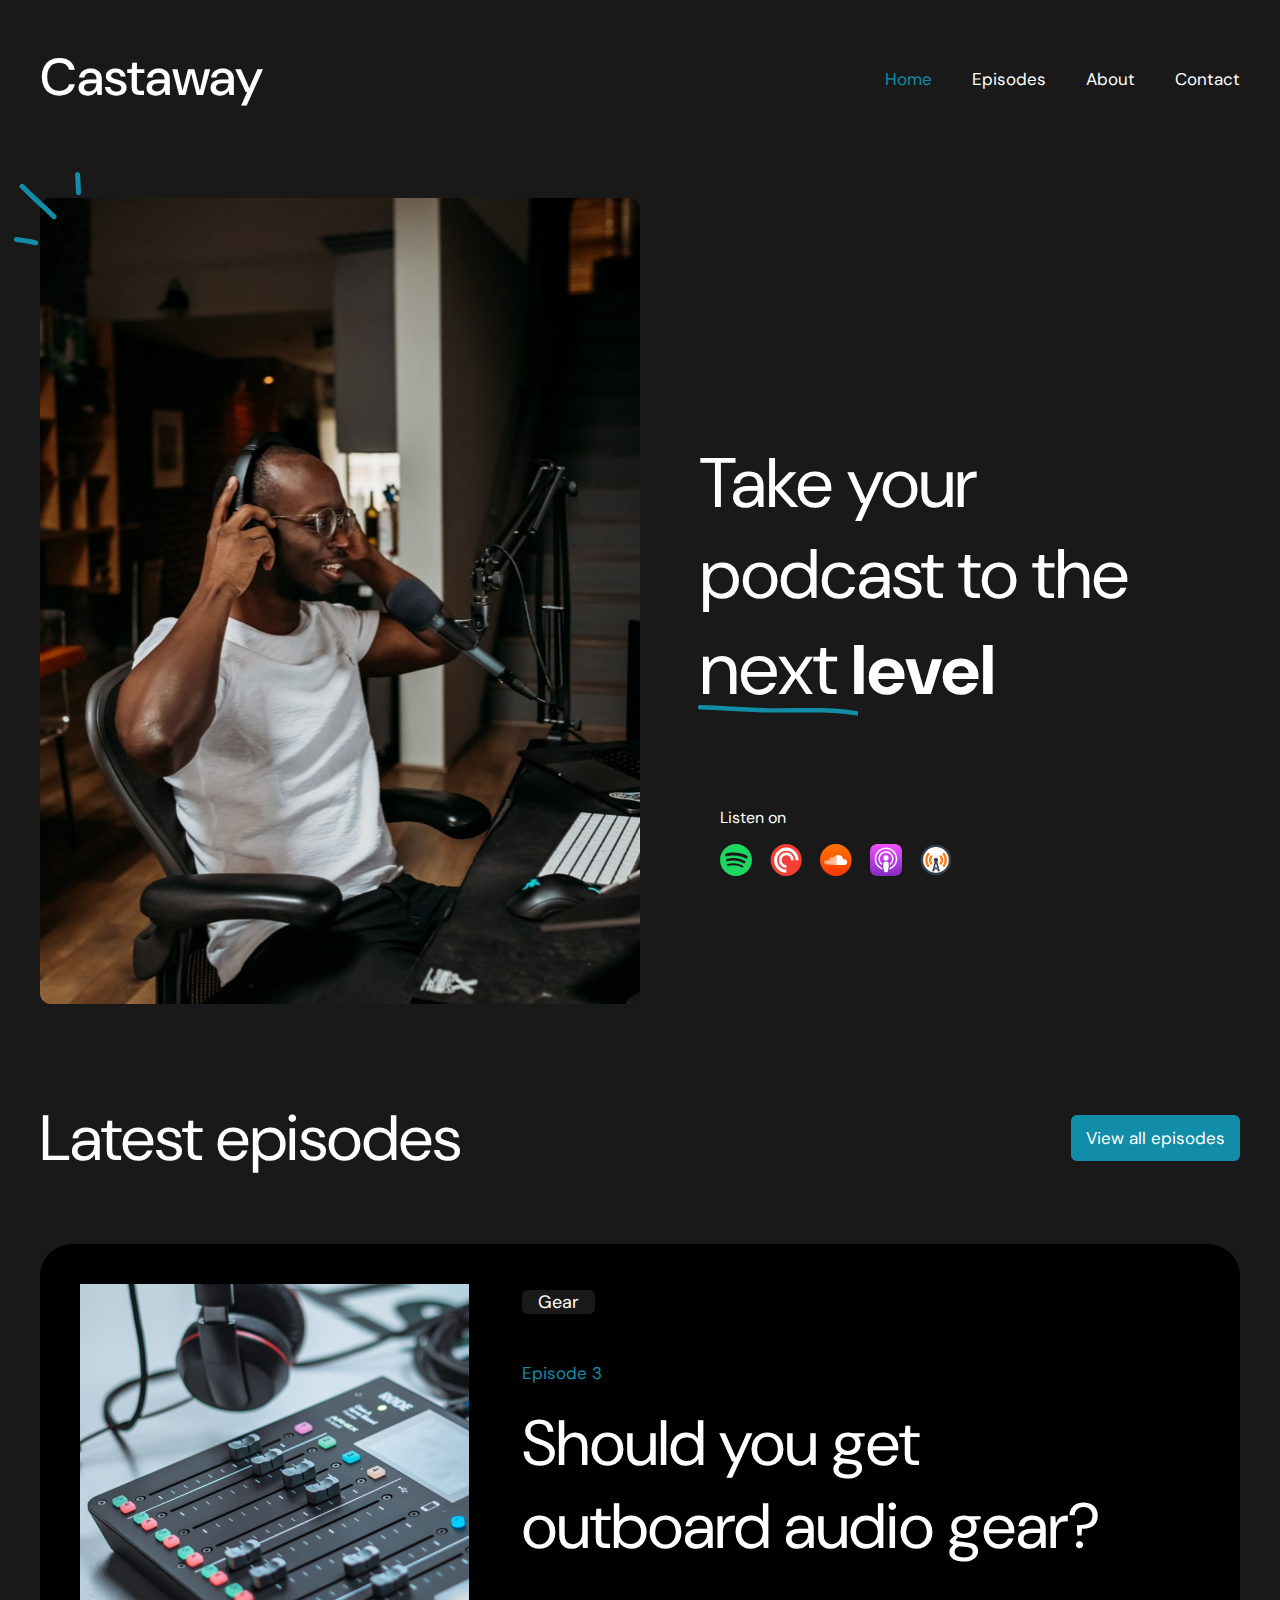
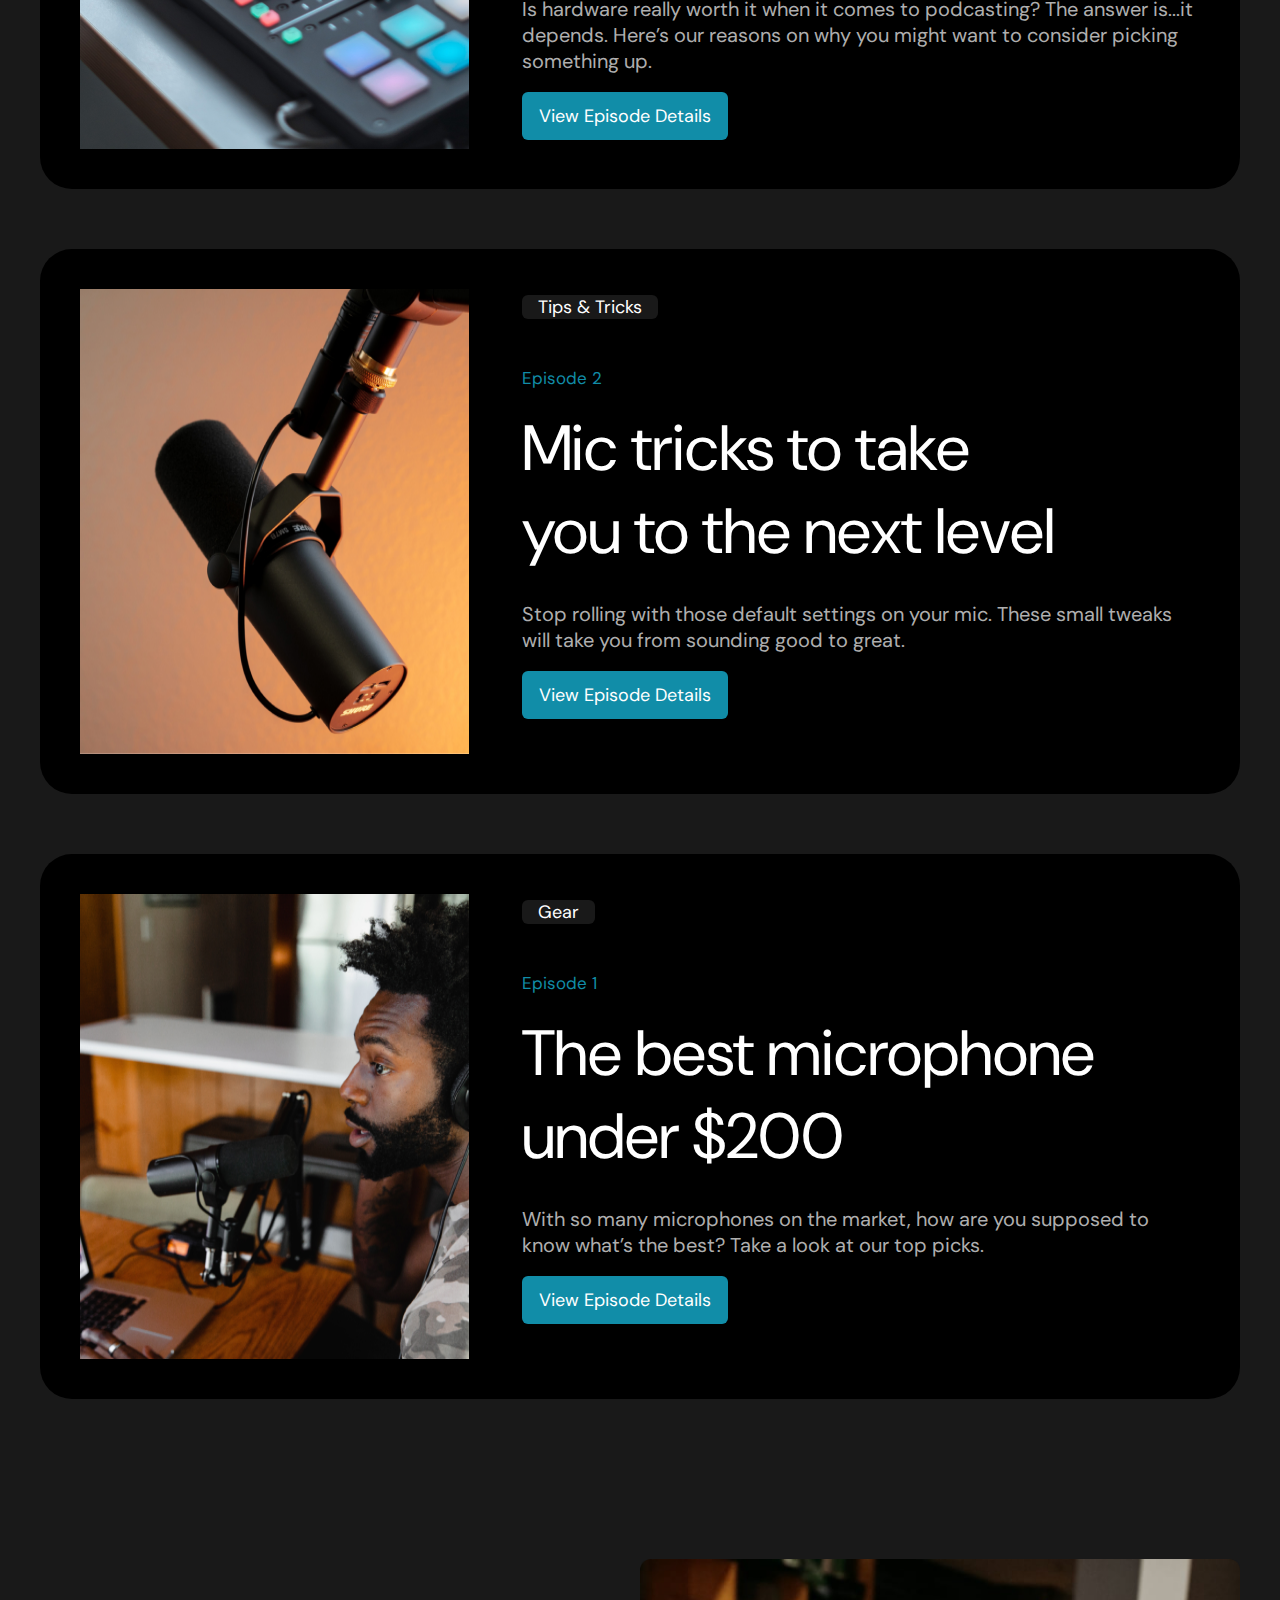
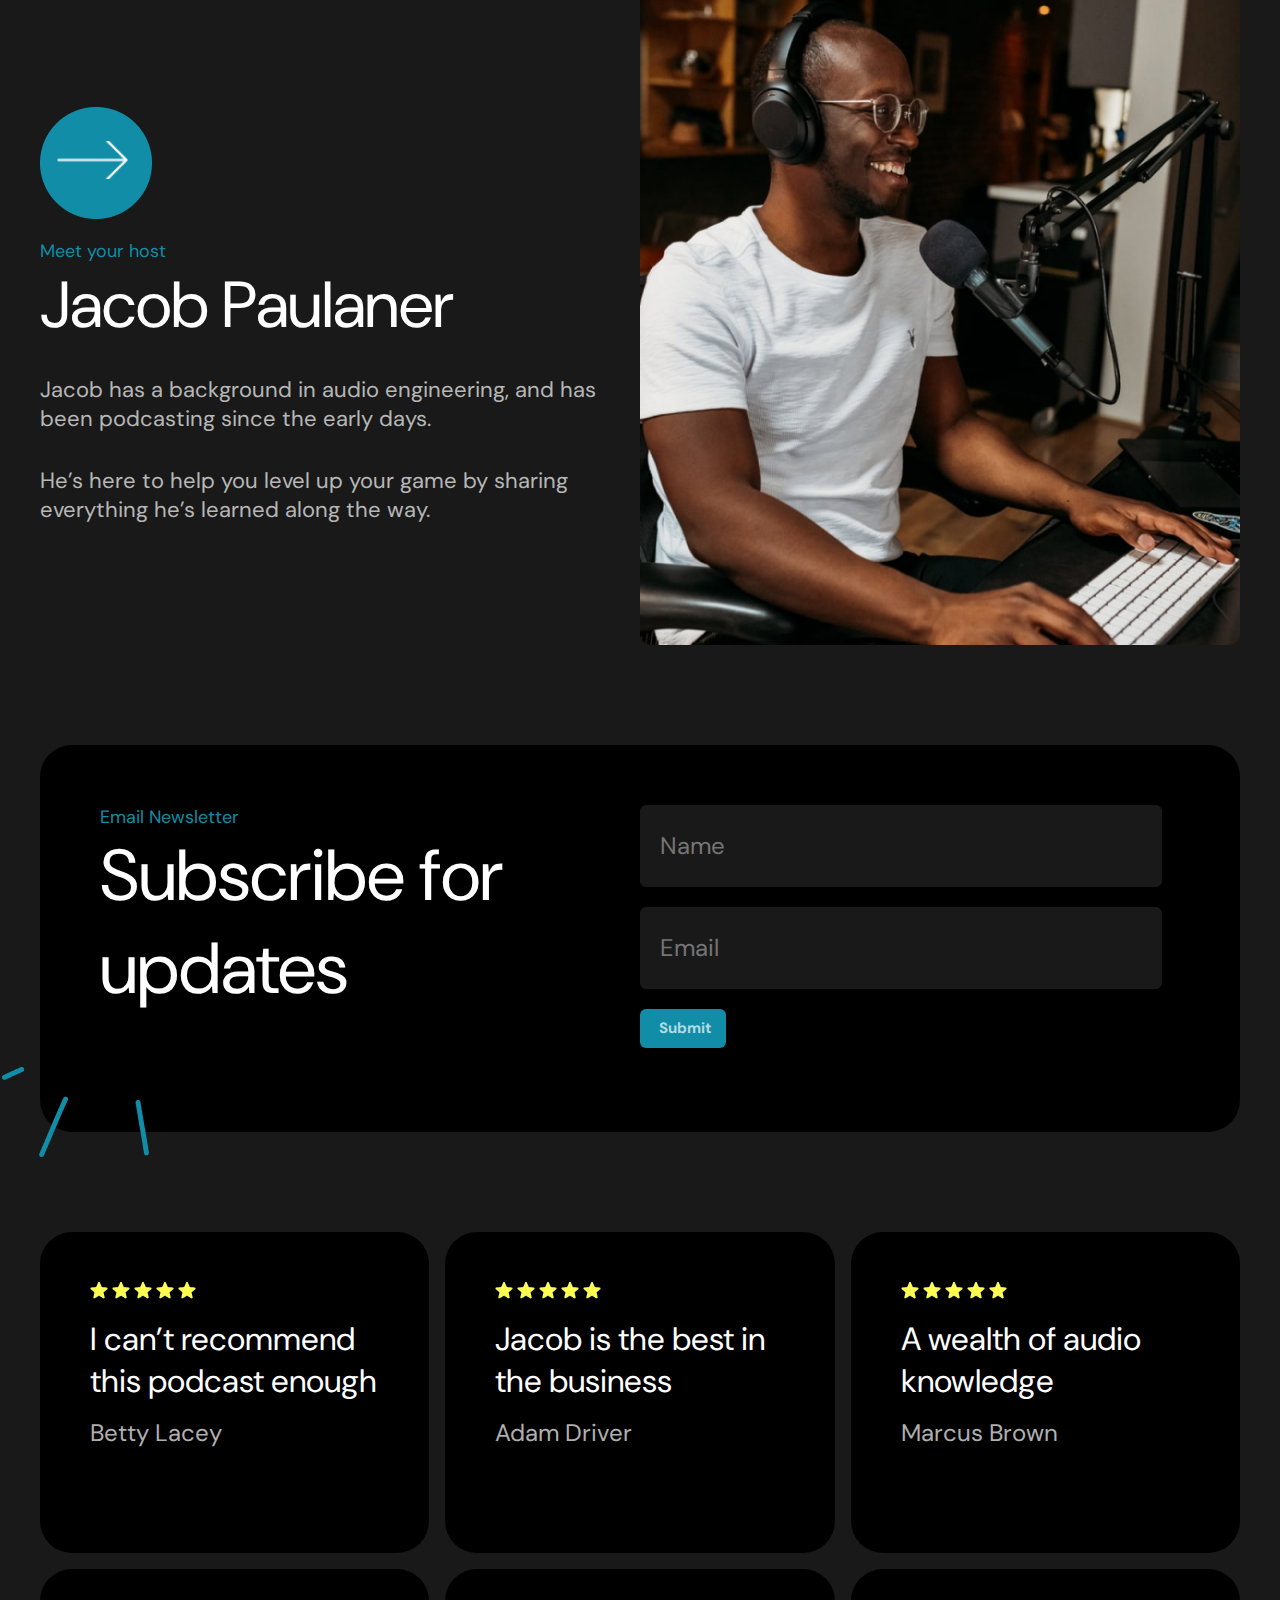
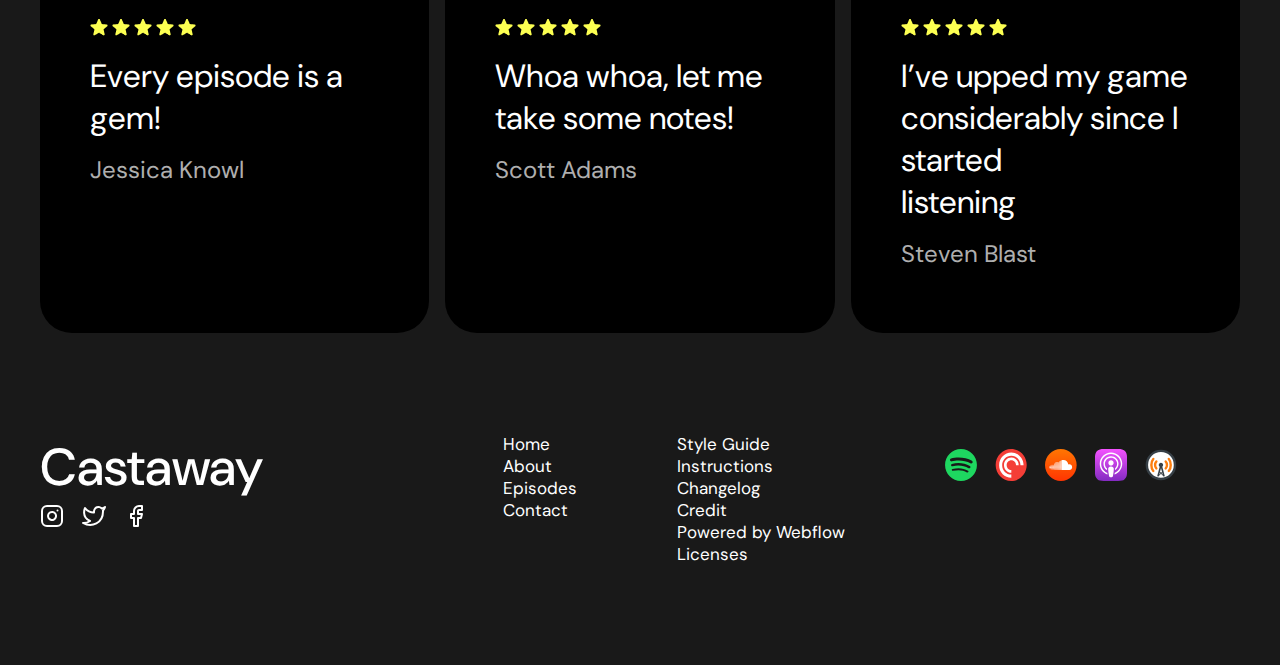
==== commit 386e37d6: "added footer and edited" ====
--- a/index.html
+++ b/index.html
@@ -309,39 +309,39 @@
             
             <div class="footer-right">
                 <div class="footer-right__column1">
-                    <ul class="nav-list">
-                        <li class="nav-list__item">
+                    <ul class="footer-nav__list">
+                        <li class="footer-nav-list__item">
                             <a href="./home.html">Home</a>
                         </li>
-                        <li class="nav-list__item">
+                        <li class="footer-nav-list__item">
                             <a href="./episodes.html">About</a>
                         </li>
-                        <li class="nav-list__item">
+                        <li class="footer-nav-list__item">
                             <a href="./about.html">Episodes</a>
                         </li>
-                        <li class="nav-list__item">
+                        <li class="footer-nav-list__item">
                             <a href="./contact.html">Contact</a>
                         </li>
                     </ul>
                 </div>
                 <div class="footer-right__column2">
-                    <ul class="nav-list">
-                        <li class="nav-list__item">
+                    <ul class="footer-nav__list">
+                        <li class="footer-nav-list__item">
                             <a href="#">Style Guide</a>
                         </li>
-                        <li class="nav-list__item">
+                        <li class="footer-nav-list__item">
                             <a href="#">Instructions</a>
                         </li>
-                        <li class="nav-list__item">
+                        <li class="footer-nav-list__item">
                             <a href="#">Changelog</a>
                         </li>
-                        <li class="nav-list__item">
+                        <li class="footer-nav-list__item">
                             <a href="#">Credit</a>
                         </li>
-                        <li class="nav-list__item">
+                        <li class="footer-nav-list__item">
                             <a href="#">Powered by Webflow</a>
                         </li>
-                        <li class="nav-list__item">
+                        <li class="footer-nav-list__item">
                             <a href="#">Licenses</a>
                         </li>
                     </ul>                   
--- a/css/main.css
+++ b/css/main.css
@@ -196,7 +196,7 @@
 }
 
 .card-text{
-    font-size: 22px;
+    font-size: 20px;
     font-weight: 400;
     color: #FFFFFFB2;
     margin-top: 28px;
@@ -374,7 +374,7 @@
 }
 
 .section4-text{
-    font-size: 36px;
+    font-size: 32px;
     font-weight: 400;
     color: #FFFFFF;
     margin-top: 15px;
@@ -395,6 +395,7 @@
 
 .footer-wrapper{
     display: flex;
+    gap: 240px;
     
 }
 
@@ -409,18 +410,30 @@
 
 .footer-right{
     display: flex; 
-    gap: 50px;   
+    gap: 100px;   
        
 }
 
 .footer-right__column1{
     display: flex;
     flex-direction: column;
-           
+               
 }
 
 .footer-right__column2{
-    display: block;
-           
-}
-
+    display: flex;
+    flex-direction: column;
+          
+}
+
+.footer-nav__list{
+    gap: 10px;
+}
+
+.footer-nav-list__item a{
+    font-size: 17px;
+    font-weight: 400;
+    color: #FFFFFF;   
+      
+}
+
